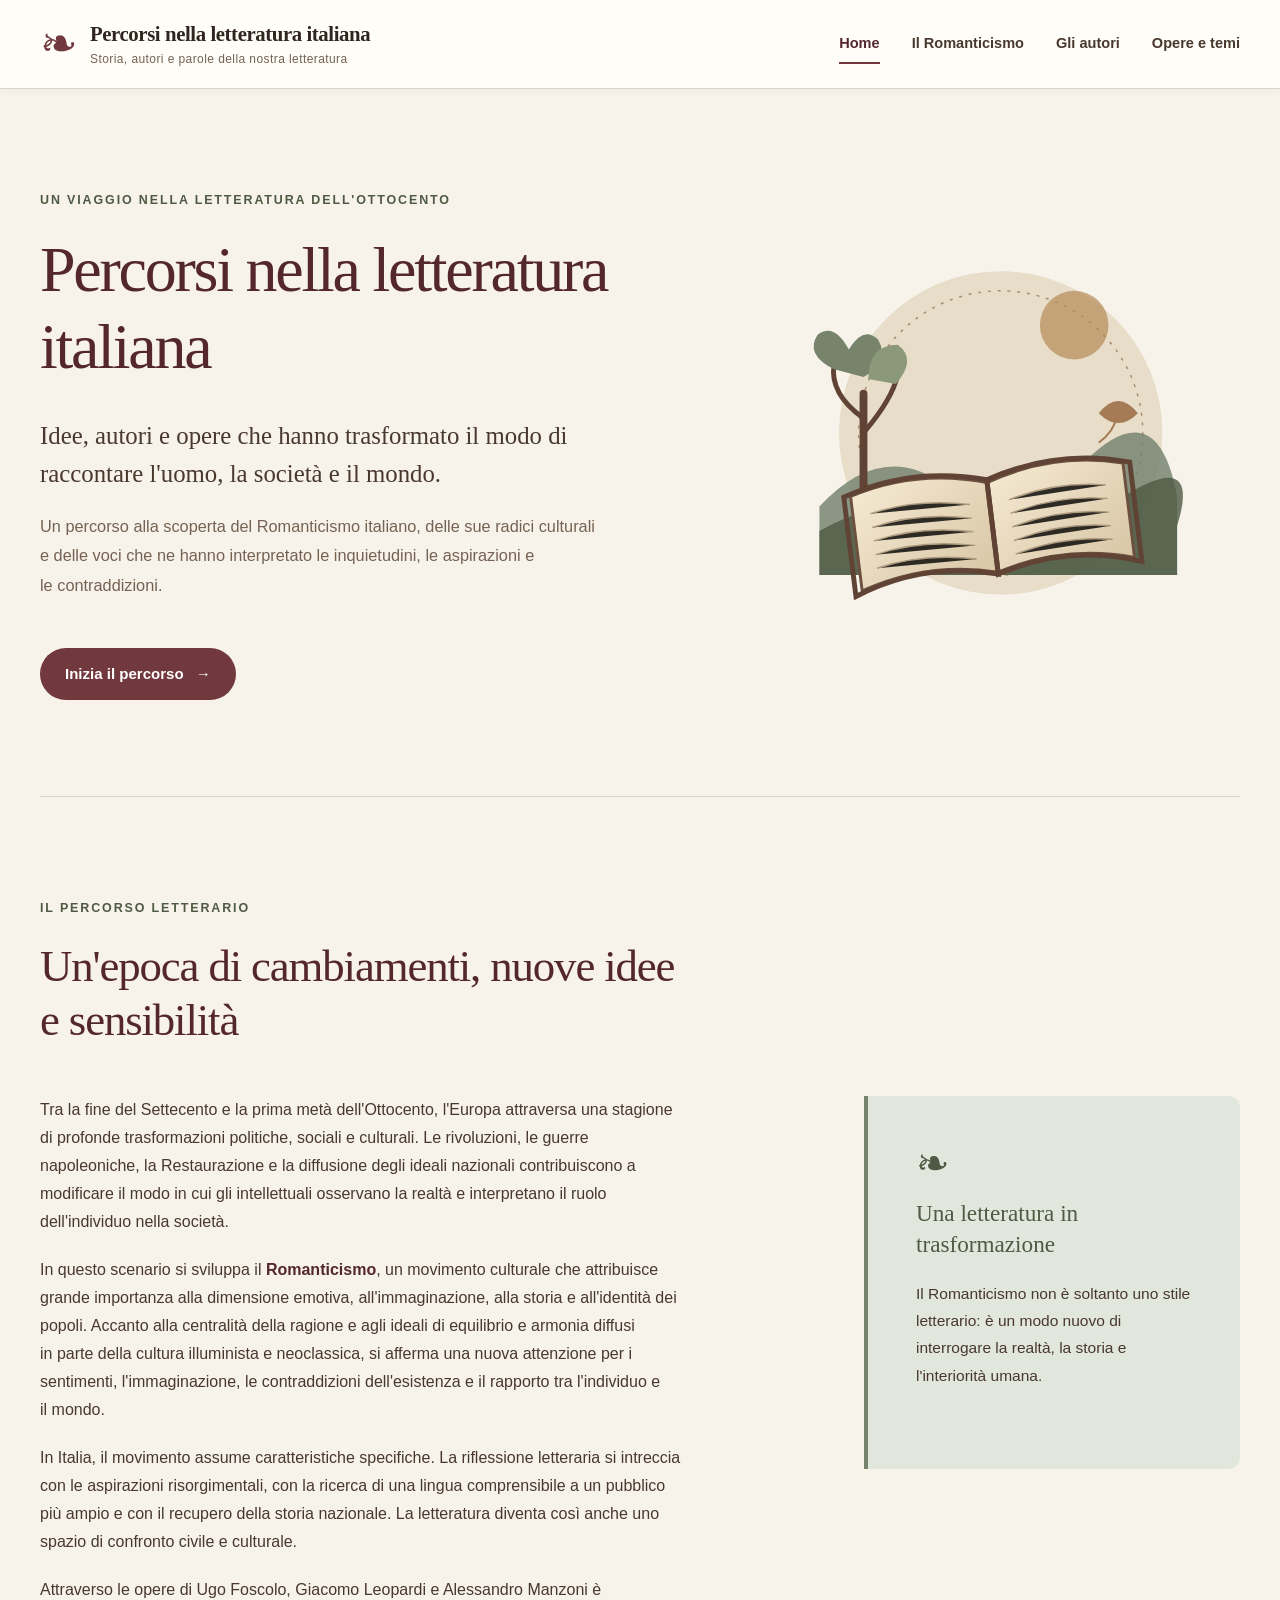
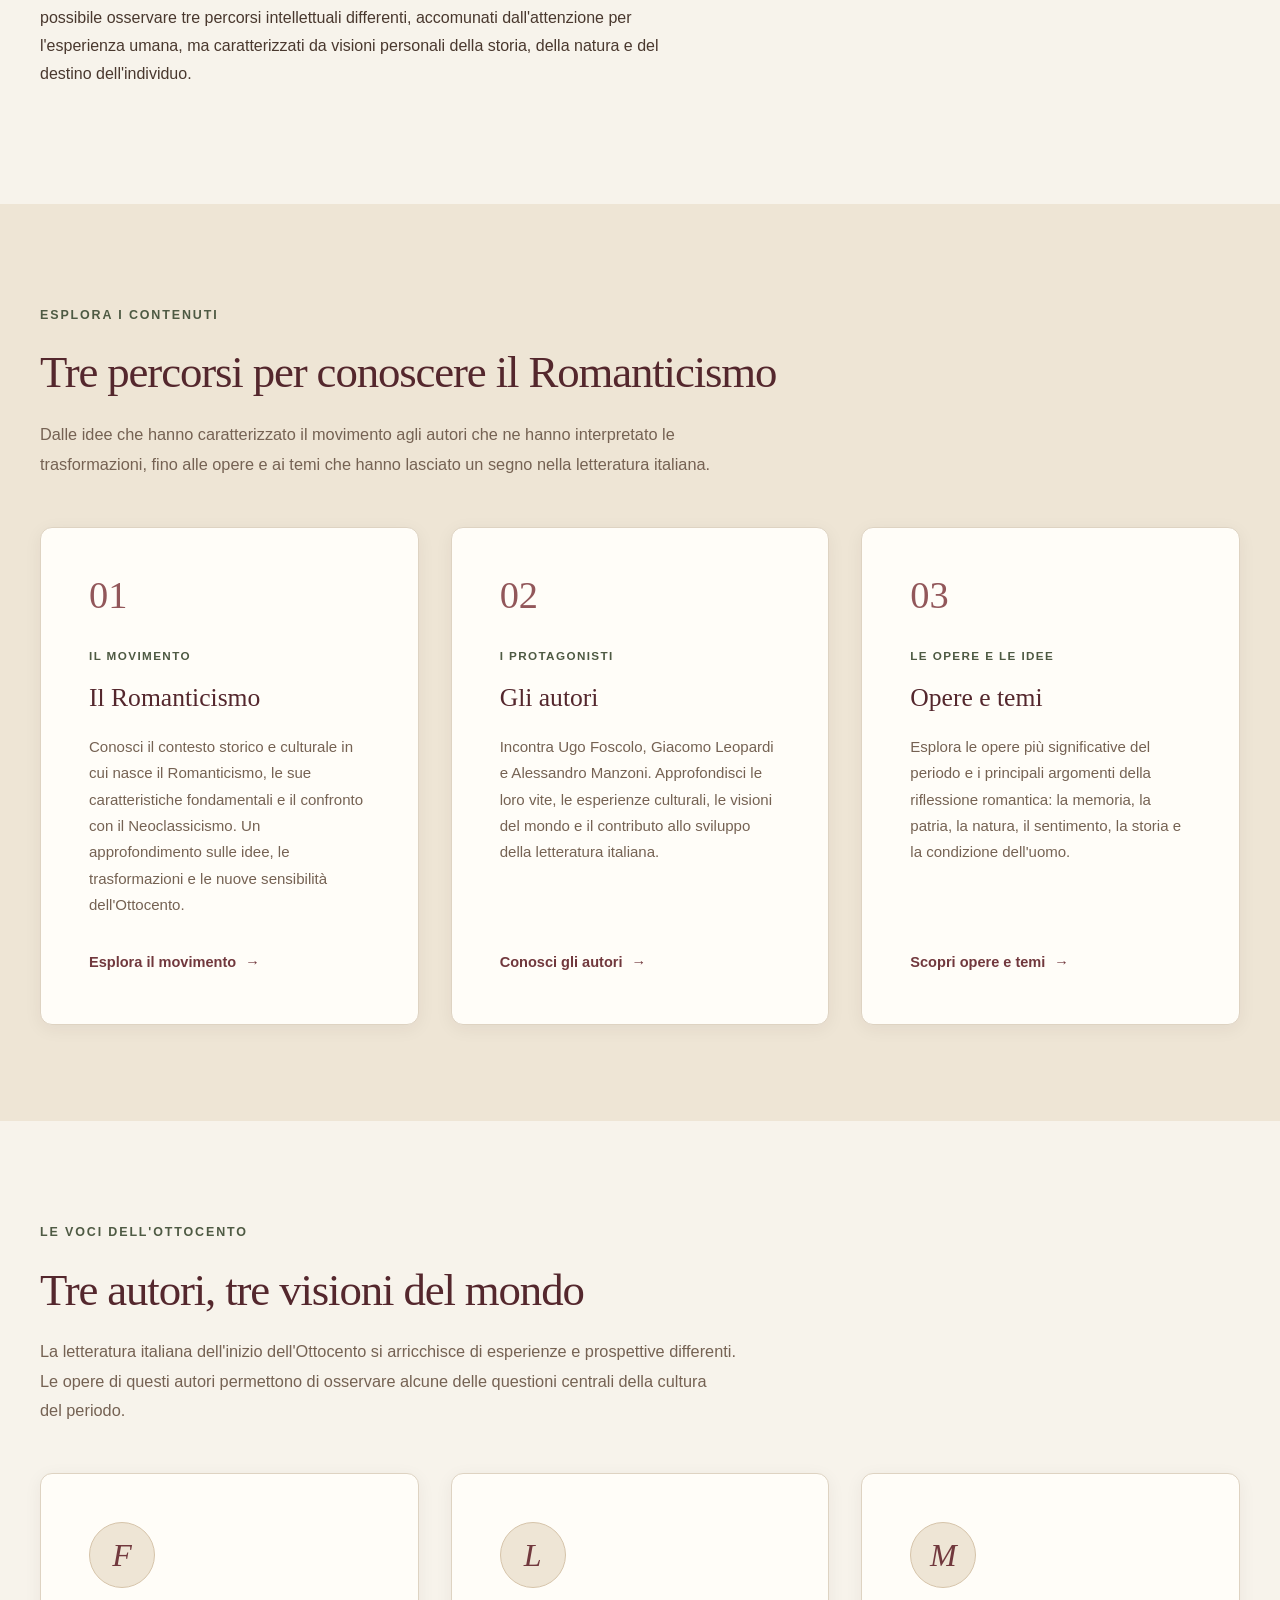
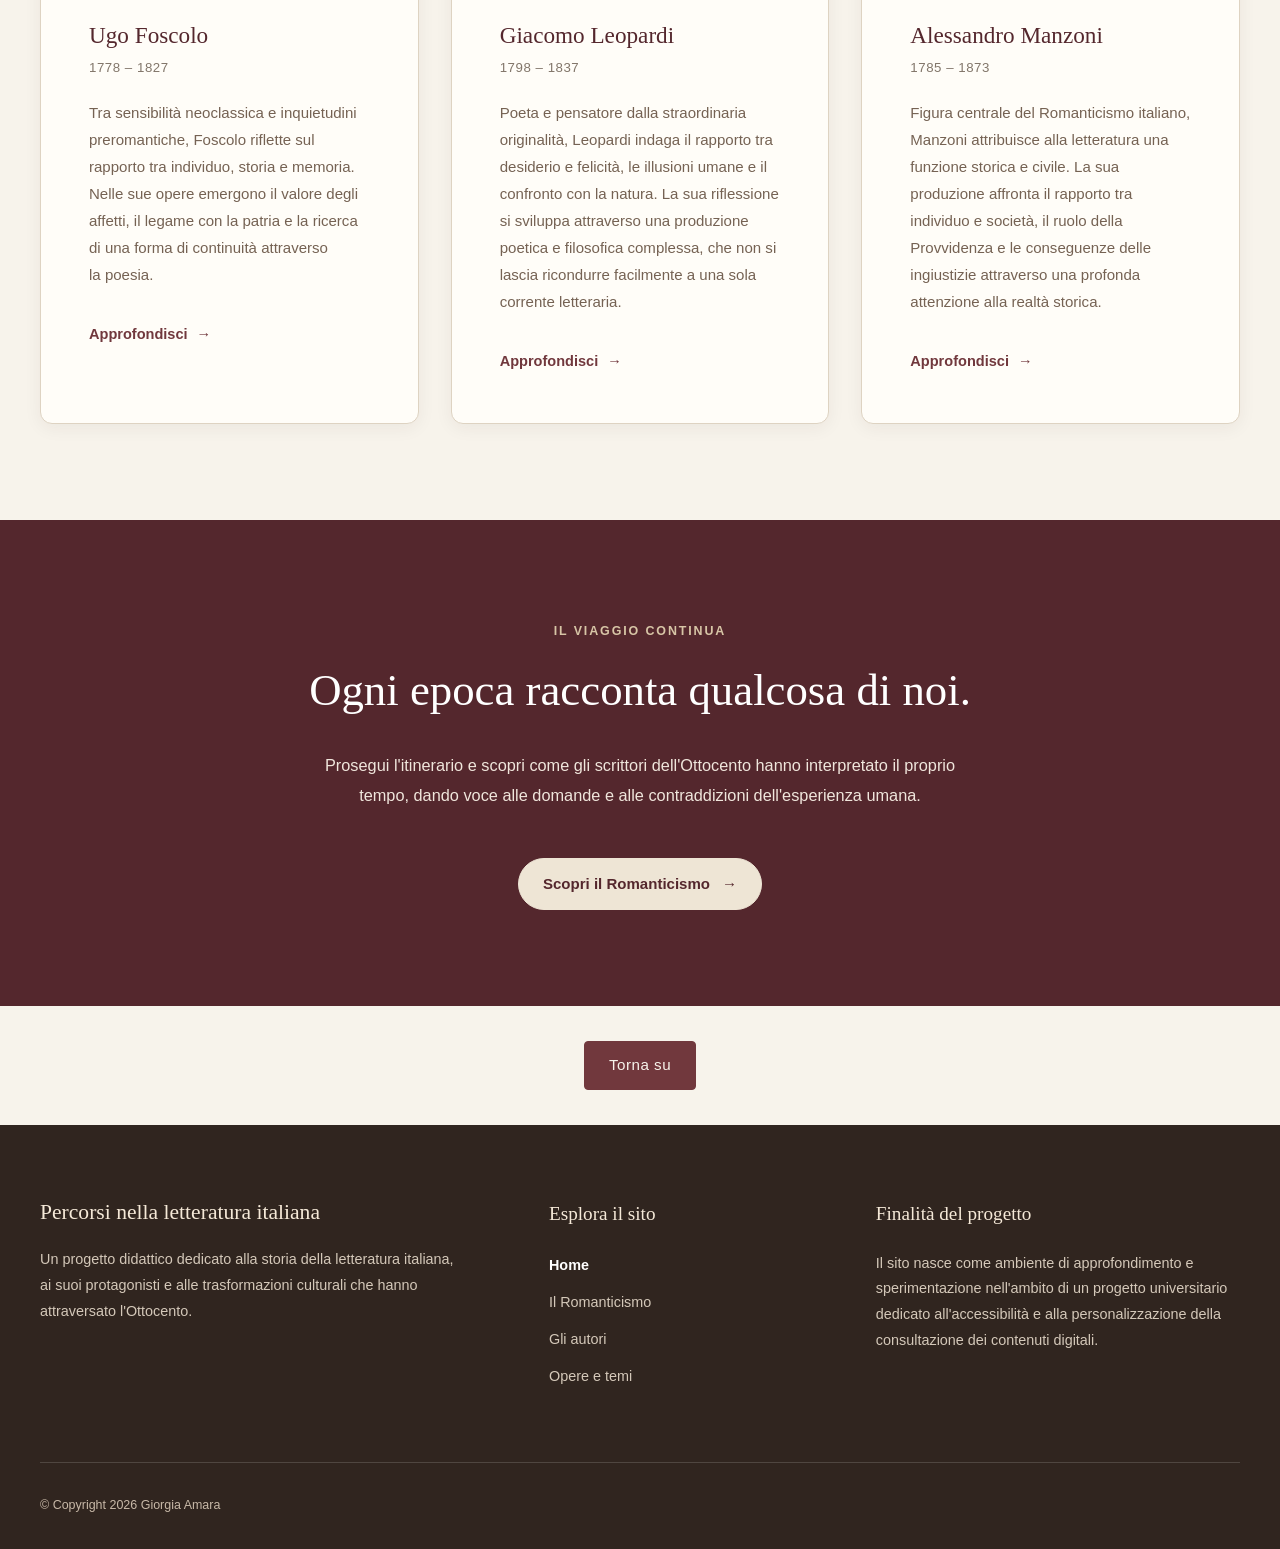
==== index.html @ 1213d286 "Add files via upload" ====
<!DOCTYPE html>
<html lang="it">
<head>
    <meta charset="UTF-8">
    <meta name="viewport" content="width=device-width, initial-scale=1.0">
    <title>Percorsi nella letteratura italiana</title>
    <meta name="DC.creator" content="Giorgia Amara">
    <meta name="DC.title" content="Percorsi nella letteratura italiana">
    <meta name="DC.subject" content="Letteratura Italiana, Foscolo, Manzoni, Leopardi, Romanticismo">
    <meta name="DC.description" content="Percorsi nella letteratura italiana: un viaggio attraverso il Romanticismo italiano, i suoi protagonisti, le opere e i temi fondamentali.">
    <meta name="DC.publisher" content="Giorgia Amara">
    <meta name="DC.date" content="2026-11">
    <meta name="DC.language" content="it">
    <meta name="DC.rights" content="© 2026 Giorgia Amara">


    <link rel="stylesheet" href="style.css">
    <script src="script.js" defer></script>

</head>

<body>

    <!-- Collegamento per saltare direttamente al contenuto principale -->
    <a class="skip-link" href="#main-content">
        Salta al contenuto principale
    </a>

    <!-- HEADER -->
    <header class="site-header" id="site-header">

        <div class="header-inner">

            <a class="site-brand" href="index.html" aria-label="Percorsi nella letteratura italiana - Homepage">

                <span class="brand-decoration" aria-hidden="true">❧</span>

                <span class="brand-text">
                    <span class="site-title">Percorsi nella letteratura italiana</span>
                    <span class="site-subtitle">Storia, autori e parole della nostra letteratura</span>
                </span>

            </a>

            <details class="site-navigation">

                <summary class="navigation-toggle">
                    <span>Menu di navigazione</span>
                    <span class="menu-icon" aria-hidden="true">☰</span>
                </summary>

                <nav class="main-navigation" aria-label="Navigazione principale">

                    <ul class="navigation-list">

                        <li>
                            <a href="index.html" aria-current="page">Home</a>
                        </li>

                        <li>
                            <a href="romanticismo.html">Il Romanticismo</a>
                        </li>

                        <li>
                            <a href="autori.html">Gli autori</a>
                        </li>

                        <li>
                            <a href="opere-temi.html">Opere e temi</a>
                        </li>

                    </ul>

                </nav>

            </details>

        </div>

    </header>


    <!-- CONTENUTO PRINCIPALE -->
    <main id="main-content">

        <!-- HERO SECTION -->
        <section class="hero-section" id="introduzione" aria-labelledby="hero-title">

            <div class="hero-content">

                <span class="eyebrow">Un viaggio nella letteratura dell'Ottocento</span>

                <h1 id="hero-title">Percorsi nella letteratura italiana</h1>

                <p class="hero-description">
                    Idee, autori e opere che hanno trasformato il modo di raccontare
                    l'uomo, la società e il mondo.
                </p>

                <p class="hero-text">
                    Un percorso alla scoperta del Romanticismo italiano, delle sue
                    radici culturali e delle voci che ne hanno interpretato le
                    inquietudini, le aspirazioni e le contraddizioni.
                </p>

                <a class="button button-primary" href="romanticismo.html">
                    Inizia il percorso
                    <span aria-hidden="true">→</span>
                </a>

            </div>

            <div class="hero-illustration" aria-hidden="true">

                <!-- Illustrazione decorativa originale in SVG -->
                <svg
                    class="literary-illustration"
                    viewBox="0 0 500 430"
                    xmlns="http://www.w3.org/2000/svg"
                    
                >

                    <defs>

                        <linearGradient id="paper-gradient" x1="0" y1="0" x2="1" y2="1">
                            <stop offset="0%" stop-color="#f5ead3"/>
                            <stop offset="100%" stop-color="#d8c6a5"/>
                        </linearGradient>

                        <linearGradient id="book-gradient" x1="0" y1="0" x2="0" y2="1">
                            <stop offset="0%" stop-color="#783b3e"/>
                            <stop offset="100%" stop-color="#49252b"/>
                        </linearGradient>

                    </defs>

                    <!-- Sfondo -->
                    <circle cx="265" cy="205" r="165" fill="#e7ddc9"/>

                    <circle cx="265" cy="205" r="145"
                            fill="none"
                            stroke="#a88c70"
                            stroke-width="1.5"
                            stroke-dasharray="3 7"/>

                    <!-- Sole -->
                    <circle cx="340" cy="95" r="35" fill="#b68b58" opacity="0.7"/>

                    <!-- Linea del paesaggio -->
                    <path d="M80 280 Q145 210 210 260 T350 235 T445 270 L445 350 L80 350 Z"
                          fill="#71806c"
                          opacity="0.8"/>

                    <path d="M80 305 Q160 260 235 290 T390 270 T445 300 L445 350 L80 350 Z"
                          fill="#4e5a43"
                          opacity="0.8"/>

                    <!-- Albero -->
                    <path d="M125 270 L125 165"
                          stroke="#604334"
                          stroke-width="8"
                          stroke-linecap="round"/>

                    <path d="M125 190 Q90 165 95 135 M125 205 Q155 170 160 145"
                          fill="none"
                          stroke="#604334"
                          stroke-width="5"
                          stroke-linecap="round"/>

                    <path d="M95 140 Q65 125 78 105 Q95 92 110 120 Q125 95 140 110 Q153 133 125 148 Z"
                          fill="#77846b"/>

                    <path d="M130 150 Q130 115 160 115 Q180 130 158 155 Z"
                          fill="#8b997a"/>

                    <!-- Libro aperto -->
                    <g transform="translate(110 255) rotate(-7)">

                        <path d="M0 15 Q70 -5 140 18 L140 110 Q70 90 0 112 Z"
                              fill="url(#paper-gradient)"
                              stroke="#6d5140"
                              stroke-width="3"/>

                        <path d="M140 18 Q210 -5 280 15 L280 112 Q210 90 140 110 Z"
                              fill="url(#paper-gradient)"
                              stroke="#6d5140"
                              stroke-width="3"/>

                        <path d="M140 18 L140 110"
                              stroke="#8d7156"
                              stroke-width="2"/>

                        <!-- Righe della pagina sinistra -->
                        <g stroke="#a28c70" stroke-width="1.5" opacity="0.8">
                            <path d="M18 35 Q65 25 120 38"/>
                            <path d="M18 49 Q65 39 120 52"/>
                            <path d="M18 63 Q65 53 120 66"/>
                            <path d="M18 77 Q65 67 120 80"/>
                            <path d="M18 91 Q65 81 120 94"/>
                        </g>

                        <!-- Righe della pagina destra -->
                        <g stroke="#a28c70" stroke-width="1.5" opacity="0.8">
                            <path d="M160 38 Q210 25 260 35"/>
                            <path d="M160 52 Q210 39 260 49"/>
                            <path d="M160 66 Q210 53 260 63"/>
                            <path d="M160 80 Q210 67 260 77"/>
                            <path d="M160 94 Q210 81 260 91"/>
                        </g>

                        <!-- Copertina -->
                        <path d="M-7 15 Q65 -8 140 15 L140 112 Q65 90 -7 117 Z"
                              fill="none"
                              stroke="#604334"
                              stroke-width="5"/>

                        <path d="M140 15 Q215 -8 287 15 L287 117 Q215 90 140 112 Z"
                              fill="none"
                              stroke="#604334"
                              stroke-width="5"/>

                    </g>

                    <!-- mini decorazione -->
                    <path d="M365 185 Q385 160 405 185 Q385 205 365 185 Z"
                          fill="#a47b54"/>

                    <path d="M385 185 Q380 205 365 215"
                          fill="none"
                          stroke="#a47b54"
                          stroke-width="2"/>

                </svg>

            </div>

        </section>


        <!-- PRESENTAZIONE DEL PERCORSO -->
        <section
            class="introduction-section content-section"
            id="il-percorso"
            aria-labelledby="introduction-title"
        >

            <div class="section-heading">

                <span class="eyebrow">Il percorso letterario</span>

                <h2 id="introduction-title">
                    Un'epoca di cambiamenti, nuove idee e sensibilità
                </h2>

            </div>

            <div class="introduction-content">

                <div class="introduction-text">

                    <p>
                        Tra la fine del Settecento e la prima metà dell'Ottocento,
                        l'Europa attraversa una stagione di profonde trasformazioni
                        politiche, sociali e culturali. Le rivoluzioni, le guerre
                        napoleoniche, la Restaurazione e la diffusione degli ideali
                        nazionali contribuiscono a modificare il modo in cui gli
                        intellettuali osservano la realtà e interpretano il ruolo
                        dell'individuo nella società.
                    </p>

                    <p>
                        In questo scenario si sviluppa il <strong>Romanticismo</strong>,
                        un movimento culturale che attribuisce grande importanza
                        alla dimensione emotiva, all'immaginazione, alla storia e
                        all'identità dei popoli. Accanto alla centralità della ragione e agli ideali di equilibrio e armonia diffusi in parte della cultura illuminista e neoclassica, si afferma una nuova attenzione per i sentimenti, l'immaginazione, le contraddizioni dell'esistenza e il rapporto tra l'individuo e il mondo.
                    </p>

                    <p>
                        In Italia, il movimento assume caratteristiche specifiche.
                        La riflessione letteraria si intreccia con le aspirazioni
                        risorgimentali, con la ricerca di una lingua comprensibile
                        a un pubblico più ampio e con il recupero della storia
                        nazionale. La letteratura diventa così anche uno spazio
                        di confronto civile e culturale.
                    </p>

                    <p>
                        Attraverso le opere di Ugo Foscolo, Giacomo Leopardi e
                        Alessandro Manzoni è possibile osservare tre percorsi
                        intellettuali differenti, accomunati dall'attenzione
                        per l'esperienza umana, ma caratterizzati da visioni
                        personali della storia, della natura e del destino
                        dell'individuo.
                    </p>

                </div>

                <aside class="editorial-note" aria-labelledby="editorial-note-title">

                    <span class="note-decoration" aria-hidden="true">❧</span>

                    <h3 id="editorial-note-title">
                        Una letteratura in trasformazione
                    </h3>

                    <p>
                        Il Romanticismo non è soltanto uno stile letterario:
                        è un modo nuovo di interrogare la realtà, la storia
                        e l'interiorità umana.
                    </p>

                </aside>

            </div>

        </section>


        <!-- ACCESSO ALLE SEZIONI -->
        <section
            class="paths-section content-section"
            id="percorsi"
            aria-labelledby="paths-title"
        >

            <div class="section-heading">

                <span class="eyebrow">Esplora i contenuti</span>

                <h2 id="paths-title">Tre percorsi per conoscere il Romanticismo</h2>

                <p>
                    Dalle idee che hanno caratterizzato il movimento agli autori
                    che ne hanno interpretato le trasformazioni, fino alle opere
                    e ai temi che hanno lasciato un segno nella letteratura italiana.
                </p>

            </div>

            <div class="path-cards">

                <!-- SCHEDA 1 -->
                <article class="path-card" id="card-romanticismo">

                    <div class="card-number" aria-hidden="true">01</div>

                    <div class="card-content">

                        <span class="card-category">Il movimento</span>

                        <h3>
                            <a href="romanticismo.html">
                                Il Romanticismo
                            </a>
                        </h3>

                        <p>
                            Conosci il contesto storico e culturale in cui nasce
                            il Romanticismo, le sue caratteristiche fondamentali
                            e il confronto con il Neoclassicismo. Un approfondimento
                            sulle idee, le trasformazioni e le nuove sensibilità
                            dell'Ottocento.
                        </p>

                        <a
                            class="card-link"
                            href="romanticismo.html"
                            aria-label="Approfondisci il Romanticismo: contesto storico e caratteristiche"
                        >
                            Esplora il movimento
                            <span aria-hidden="true">→</span>
                        </a>

                    </div>

                </article>


                <!-- SCHEDA 2 -->
                <article class="path-card" id="card-autori">

                    <div class="card-number" aria-hidden="true">02</div>

                    <div class="card-content">

                        <span class="card-category">I protagonisti</span>

                        <h3>
                            <a href="autori.html">
                                Gli autori
                            </a>
                        </h3>

                        <p>
                            Incontra Ugo Foscolo, Giacomo Leopardi e Alessandro
                            Manzoni. Approfondisci le loro vite, le esperienze
                            culturali, le visioni del mondo e il contributo
                            allo sviluppo della letteratura italiana.
                        </p>

                        <a
                            class="card-link"
                            href="autori.html"
                            aria-label="Scopri gli autori: Foscolo, Leopardi e Manzoni"
                        >
                            Conosci gli autori
                            <span aria-hidden="true">→</span>
                        </a>

                    </div>

                </article>


                <!-- SCHEDA 3 -->
                <article class="path-card" id="card-opere-temi">

                    <div class="card-number" aria-hidden="true">03</div>

                    <div class="card-content">

                        <span class="card-category">Le opere e le idee</span>

                        <h3>
                            <a href="opere-temi.html">
                                Opere e temi
                            </a>
                        </h3>

                        <p>
                            Esplora le opere più significative del periodo e
                            i principali argomenti della riflessione romantica:
                            la memoria, la patria, la natura, il sentimento,
                            la storia e la condizione dell'uomo.
                        </p>

                        <a
                            class="card-link"
                            href="opere-temi.html"
                            aria-label="Esplora le opere e i temi della letteratura romantica"
                        >
                            Scopri opere e temi
                            <span aria-hidden="true">→</span>
                        </a>

                    </div>

                </article>

            </div>

        </section>


        <!-- INTRODUZIONE AGLI AUTORI -->
        <section
            class="authors-section content-section"
            id="protagonisti"
            aria-labelledby="authors-title"
        >

            <div class="section-heading">

                <span class="eyebrow">Le voci dell'Ottocento</span>

                <h2 id="authors-title">Tre autori, tre visioni del mondo</h2>

                <p>
                    La letteratura italiana dell'inizio dell'Ottocento si
                    arricchisce di esperienze e prospettive differenti.
                    Le opere di questi autori permettono di osservare
                    alcune delle questioni centrali della cultura del periodo.
                </p>

            </div>

            <div class="authors-grid">

                <!-- UGO FOSCOLO -->
                <article class="author-preview" id="author-foscolo">

                    <div class="author-symbol" aria-hidden="true">
                        <span>F</span>
                    </div>

                    <div class="author-information">

                        <h3>Ugo Foscolo</h3>

                        <span class="author-dates">1778 – 1827</span>

                        <p>
                            Tra sensibilità neoclassica e inquietudini
                            preromantiche, Foscolo riflette sul rapporto
                            tra individuo, storia e memoria. Nelle sue opere
                            emergono il valore degli affetti, il legame con
                            la patria e la ricerca di una forma di continuità
                            attraverso la poesia.
                        </p>

                        <a
                            href="autori.html#ugo-foscolo"
                            class="text-link"
                            aria-label="Approfondisci la figura di Ugo Foscolo"
                        >
                            Approfondisci
                            <span aria-hidden="true">→</span>
                        </a>

                    </div>

                </article>


                <!-- GIACOMO LEOPARDI -->
                <article class="author-preview" id="author-leopardi">

                    <div class="author-symbol" aria-hidden="true">
                        <span>L</span>
                    </div>

                    <div class="author-information">

                        <h3>Giacomo Leopardi</h3>

                        <span class="author-dates">1798 – 1837</span>

                        <p>
                            Poeta e pensatore dalla straordinaria originalità,
                            Leopardi indaga il rapporto tra desiderio e felicità,
                            le illusioni umane e il confronto con la natura.
                            La sua riflessione si sviluppa attraverso una
                            produzione poetica e filosofica complessa,
                            che non si lascia ricondurre facilmente a una
                            sola corrente letteraria.
                        </p>

                        <a
                            href="autori.html#giacomo-leopardi"
                            class="text-link"
                            aria-label="Approfondisci la figura di Giacomo Leopardi"
                        >
                            Approfondisci
                            <span aria-hidden="true">→</span>
                        </a>

                    </div>

                </article>


                <!-- ALESSANDRO MANZONI -->
                <article class="author-preview" id="author-manzoni">

                    <div class="author-symbol" aria-hidden="true">
                        <span>M</span>
                    </div>

                    <div class="author-information">

                        <h3>Alessandro Manzoni</h3>

                        <span class="author-dates">1785 – 1873</span>

                        <p>
                            Figura centrale del Romanticismo italiano,
                            Manzoni attribuisce alla letteratura una funzione
                            storica e civile. La sua produzione affronta
                            il rapporto tra individuo e società, il ruolo
                            della Provvidenza e le conseguenze delle
                            ingiustizie attraverso una profonda attenzione
                            alla realtà storica.
                        </p>

                        <a
                            href="autori.html#alessandro-manzoni"
                            class="text-link"
                            aria-label="Approfondisci la figura di Alessandro Manzoni"
                        >
                            Approfondisci
                            <span aria-hidden="true">→</span>
                        </a>

                    </div>

                </article>

            </div>

        </section>


        <!-- INVITO ALLA CONSULTAZIONE -->
        <section
            class="closing-section"
            id="conclusione"
            aria-labelledby="closing-title"
        >

            <div class="closing-content">

                <span class="eyebrow">Il viaggio continua</span>

                <h2 id="closing-title">
                    Ogni epoca racconta qualcosa di noi.
                </h2>

                <p>
                    Prosegui l'itinerario e scopri come gli scrittori
                    dell'Ottocento hanno interpretato il proprio tempo,
                    dando voce alle domande e alle contraddizioni
                    dell'esperienza umana.
                </p>

                <a class="button button-secondary" href="romanticismo.html">
                    Scopri il Romanticismo
                    <span aria-hidden="true">→</span>
                </a>

            </div>

        </section>

    </main>

  <button class="top-btn" id="back-to-top" type="button">
    Torna su
</button>
    <!-- FOOTER -->
    <footer class="site-footer" id="site-footer">

        <div class="footer-inner">

            <div class="footer-about">

                <a class="footer-brand" href="index.html">
                    Percorsi nella letteratura italiana
                </a>

                <p>
                    Un progetto didattico dedicato alla storia della
                    letteratura italiana, ai suoi protagonisti e
                    alle trasformazioni culturali che hanno
                    attraversato l'Ottocento.
                </p>

            </div>


            <div class="footer-navigation">

                <h2>Esplora il sito</h2>

                <nav aria-label="Navigazione secondaria">

                    <ul>

                        <li>
                            <a href="index.html" aria-current="page">Home</a>
                        </li>

                        <li>
                            <a href="romanticismo.html">Il Romanticismo</a>
                        </li>

                        <li>
                            <a href="autori.html">Gli autori</a>
                        </li>

                        <li>
                            <a href="opere-temi.html">Opere e temi</a>
                        </li>

                    </ul>

                </nav>

            </div>


            <div class="footer-purpose">

                <h2>Finalità del progetto</h2>

                <p>
                    Il sito nasce come ambiente di approfondimento e
                    sperimentazione nell'ambito di un progetto universitario
                    dedicato all'accessibilità e alla personalizzazione
                    della consultazione dei contenuti digitali.
                </p>

            </div>

        </div>


        <div class="footer-bottom">
      <p>© Copyright 2026 Giorgia Amara</p>
        </div>

    </footer>

</body>
</html>
---- style.css ----
:root {

    /* Palette principale */
    --color-ivory: #f7f3eb;
    --color-cream: #eee5d5;
    --color-paper: #fffdf8;
    --color-white: #ffffff;

    --color-burgundy: #71383d;
    --color-burgundy-dark: #54272d;
    --color-burgundy-light: #92575a;

    --color-brown: #49382e;
    --color-brown-dark: #30251f;
    --color-brown-light: #756253;

    --color-sage: #75836d;
    --color-sage-light: #e1e7dc;
    --color-sage-dark: #4e5a43;

    --color-muted: #82766a;
    --color-border: #ded3c2;
    --color-focus: #9a642e;

    /* Tipografia */
    --font-heading: Georgia, "Times New Roman", serif;
    --font-body: "Segoe UI", Arial, sans-serif;

    --font-size-small: 0.875rem;
    --font-size-base: 1rem;
    --font-size-medium: 1.125rem;
    --font-size-large: 1.25rem;

    --font-size-h1: clamp(2.5rem, 5vw, 4.5rem);
    --font-size-h2: clamp(1.9rem, 3.5vw, 2.8rem);
    --font-size-h3: clamp(1.3rem, 2vw, 1.65rem);

    --line-height-body: 1.75;
    --line-height-heading: 1.2;

    /* Layout */
    --container-width: 1200px;
    --content-width: 850px;
    --reading-width: 72ch;

    --header-height: 88px;

    /* Spaziature */
    --space-xs: 0.5rem;
    --space-sm: 0.875rem;
    --space-md: 1.25rem;
    --space-lg: 2rem;
    --space-xl: 3rem;
    --space-2xl: 4.5rem;
    --space-3xl: 6rem;

    /* Bordi e ombre */
    --radius-small: 5px;
    --radius-medium: 12px;
    --radius-large: 20px;
    --radius-pill: 50px;

    --shadow-soft: 0 4px 18px rgba(48, 37, 31, 0.06);
    --shadow-medium: 0 10px 30px rgba(48, 37, 31, 0.10);

    /* Transizioni */
    --transition-fast: 180ms ease;
    --transition-normal: 280ms ease;

}


/* IMPOSTAZIONI GENERALI */

* {
    box-sizing: border-box;
}

html {
    scroll-behavior: smooth;
    scroll-padding-top: 110px;
}

body {
    margin: 0;
    padding: 0;

    background-color: var(--color-ivory);
    color: var(--color-brown);

    font-family: var(--font-body);
    font-size: var(--font-size-base);
    line-height: var(--line-height-body);

    -webkit-font-smoothing: antialiased;
}

img,
svg {
    max-width: 100%;
}

img {
    display: block;
    height: auto;
}

a {
    color: var(--color-burgundy);
    text-decoration: none;
    transition:
        color var(--transition-fast),
        background-color var(--transition-fast);
}

a:hover {
    color: var(--color-burgundy-dark);
}

a:focus-visible,
button:focus-visible,
summary:focus-visible {
    outline: 3px solid var(--color-focus);
    outline-offset: 4px;
    border-radius: var(--radius-small);
}

button,
input,
textarea,
select {
    font: inherit;
}

::selection {
    background-color: var(--color-burgundy);
    color: var(--color-white);
}


/*ELEMENTI ACCESSIBILITÀ*/

.skip-link {
    position: absolute;
    z-index: 1000;

    top: 10px;
    left: 10px;

    padding: 12px 18px;

    background-color: var(--color-burgundy-dark);
    color: var(--color-white);

    border-radius: var(--radius-small);

    transform: translateY(-160%);
    transition: transform var(--transition-fast);
}

.skip-link:focus {
    transform: translateY(0);
    color: var(--color-white);
}


/*CONTENITORI GENERALI*/

.header-inner,
.footer-inner,
.content-section,
.hero-section {
    width: min(calc(100% - 3rem), var(--container-width));
    margin-inline: auto;
}

.content-section {
    padding-block: var(--space-3xl);
}

.page-intro {
    max-width: var(--reading-width);
    margin-top: var(--space-md);
    color: var(--color-brown);
    font-size: var(--font-size-medium);
    line-height: var(--line-height-body);
}

/* HEADER */

.site-header {
    position: relative;
    z-index: 100;

    width: 100%;

    background-color: var(--color-paper);

    border-bottom: 1px solid var(--color-border);

    box-shadow: 0 2px 10px rgba(48, 37, 31, 0.035);
}

.header-inner {
    min-height: var(--header-height);

    display: flex;
    align-items: center;
    justify-content: space-between;

    gap: var(--space-lg);
}


/* Brand */

.site-brand {
    display: flex;
    align-items: center;
    gap: 12px;

    min-width: 0;

    color: var(--color-brown-dark);
}

.site-brand:hover {
    color: var(--color-burgundy);
}

.brand-decoration {
    font-family: var(--font-heading);
    font-size: 2.8rem;
    line-height: 1;

    color: var(--color-burgundy);
}

.brand-text {
    display: flex;
    flex-direction: column;
    line-height: 1.35;
}

.site-title {
    font-family: var(--font-heading);
    font-size: 1.3rem;
    font-weight: 600;
    letter-spacing: -0.02em;
}

.site-subtitle {
    margin-top: 3px;

    color: var(--color-brown-light);

    font-size: 0.75rem;
    letter-spacing: 0.035em;
}


/*NAVIGAZIONE PRINCIPALE*/

.site-navigation {
    position: relative;
}

.navigation-toggle {
    display: none;

    cursor: pointer;
    list-style: none;
}

.navigation-toggle::-webkit-details-marker {
    display: none;
}

.main-navigation {
    display: block;
}

.navigation-list {
    display: flex;
    align-items: center;

    gap: clamp(1rem, 2.5vw, 2.3rem);

    list-style: none;
    margin: 0;
    padding: 0;
}

.navigation-list a {
    position: relative;

    display: inline-block;

    padding-block: 10px;

    color: var(--color-brown);

    font-size: 0.91rem;
    font-weight: 600;

    transition: color var(--transition-fast);
}

.navigation-list a::after {
    content: "";

    position: absolute;
    left: 0;
    bottom: 3px;

    width: 0;
    height: 2px;

    background-color: var(--color-burgundy);

    transition: width var(--transition-normal);
}

.navigation-list a:hover {
    color: var(--color-burgundy);
}

.navigation-list a:hover::after {
    width: 100%;
}

/* Pagina corrente */

.navigation-list a[aria-current="page"] {
    color: var(--color-burgundy-dark);
}

.navigation-list a[aria-current="page"]::after {
    width: 100%;
}





/* Breadcrumb */

.breadcrumb {
    display: flex;
    flex-wrap: wrap;
    align-items: center;
    gap: 8px;
    margin-bottom: var(--space-lg);
    color: var(--color-muted);
    font-size: 0.85rem;
}

.breadcrumb a {
    color: var(--color-burgundy);
    text-decoration: underline;
    text-underline-offset: 3px;
}

.breadcrumb [aria-current="page"] {
    color: var(--color-brown);
    font-weight: 600;
}

.breadcrumb ol {
    display: flex;
    flex-wrap: wrap;
    align-items: center;
    gap: 8px;
    margin: 0;
    padding: 0;
    list-style: none;
}

.breadcrumb li {
    display: inline-flex;
    align-items: center;
    gap: 8px;
}

.breadcrumb li + li::before {
    content: ">";
    color: var(--color-muted);
}

.breadcrumb [aria-current="page"] {
    color: var(--color-brown);
    font-weight: 600;
}


/* HERO SECTION */

.hero-section {
    min-height: 540px;

    display: grid;
    grid-template-columns: 1.1fr 0.9fr;
    align-items: center;

    gap: var(--space-2xl);

    padding-block: var(--space-3xl);
}

.hero-content {
    max-width: 650px;
}

.eyebrow {
    display: inline-block;

    margin-bottom: var(--space-md);

    color: var(--color-sage-dark);

    font-size: 0.78rem;
    font-weight: 700;
    letter-spacing: 0.15em;
    text-transform: uppercase;
}

.hero-section h1 {
    max-width: 650px;

    margin: 0 0 var(--space-lg);

    color: var(--color-burgundy-dark);

    font-family: var(--font-heading);
    font-size: var(--font-size-h1);
    font-weight: 500;
    line-height: var(--line-height-heading);
    letter-spacing: -0.035em;
}

.hero-description {
    max-width: 570px;

    margin: 0 0 var(--space-md);

    color: var(--color-brown);

    font-family: var(--font-heading);
    font-size: clamp(1.25rem, 2vw, 1.55rem);
    line-height: 1.5;
}

.hero-text {
    max-width: 570px;

    margin: 0 0 var(--space-xl);

    color: var(--color-brown-light);
    font-size: 1.02rem;
    line-height: 1.8;
}


/* Illustrazione */

.hero-illustration {
    display: flex;
    align-items: center;
    justify-content: center;

    min-width: 0;
}

.literary-illustration {
    display: block;

    width: 100%;
    max-width: 490px;
    height: auto;
}


/* PULSANTI E LINK DI NAVIGAZIONE */

.button {
    display: inline-flex;
    align-items: center;
    justify-content: center;
    gap: 12px;

    min-height: 48px;

    padding: 12px 24px;

    border: 1px solid transparent;
    border-radius: var(--radius-pill);

    font-size: 0.94rem;
    font-weight: 700;

    transition:
        background-color var(--transition-normal),
        color var(--transition-normal),
        border-color var(--transition-normal),
        transform var(--transition-normal);
}

.button:hover {
    transform: translateY(-2px);
}

.button-primary {
    background-color: var(--color-burgundy);
    color: var(--color-white);
}

.button-primary:hover {
    background-color: var(--color-burgundy-dark);
    color: var(--color-white);
}

.button-secondary {
    background-color: var(--color-cream);
    color: var(--color-burgundy-dark);
    border-color: var(--color-cream);
}

.button-secondary:hover {
    background-color: var(--color-paper);
    border-color: var(--color-paper);
    color: var(--color-burgundy-dark);
}

.card-link,
.text-link {
    display: inline-flex;
    align-items: center;
    gap: 9px;

    font-size: 0.91rem;
    font-weight: 700;

    color: var(--color-burgundy);
}

.card-link:hover,
.text-link:hover {
    color: var(--color-burgundy-dark);
    text-decoration: underline;
    text-underline-offset: 4px;
}


/*TITOLI E INTESTAZIONI DELLE SEZIONI*/

.section-heading {
    max-width: 760px;
    margin-bottom: var(--space-xl);
}

.section-heading h2 {
    margin: 0 0 var(--space-md);

    color: var(--color-burgundy-dark);

    font-family: var(--font-heading);
    font-size: var(--font-size-h2);
    font-weight: 500;
    line-height: var(--line-height-heading);
    letter-spacing: -0.025em;
}

.section-heading > p {
    max-width: 720px;

    margin: 0;

    color: var(--color-brown-light);
    font-size: 1.02rem;
    line-height: 1.8;
}

h2,
h3,
h4 {
    text-wrap: pretty;
}

p {
    text-wrap: pretty;
}


/* PRESENTAZIONE DEL PERCORSO*/

.introduction-section {
    border-top: 1px solid var(--color-border);
}

.introduction-content {
    display: grid;
    grid-template-columns: 1.6fr 0.8fr;

    gap: var(--space-2xl);

    align-items: start;
}

.introduction-text {
    max-width: var(--reading-width);
}

.introduction-text p {
    margin: 0 0 var(--space-md);

    color: var(--color-brown);

    font-size: 1rem;
    line-height: var(--line-height-body);
}

.introduction-text strong {
    color: var(--color-burgundy-dark);
    font-weight: 700;
}


/* BOX DI APPROFONDIMENTO*/

.editorial-note {
    position: relative;

    padding: var(--space-xl);

    background-color: var(--color-sage-light);

    border-left: 4px solid var(--color-sage);
    border-radius: 0 var(--radius-medium) var(--radius-medium) 0;
}

.note-decoration {
    display: block;

    margin-bottom: var(--space-sm);

    color: var(--color-sage-dark);

    font-family: var(--font-heading);
    font-size: 2.5rem;
    line-height: 1;
}

.editorial-note h3 {
    margin: 0 0 var(--space-md);

    color: var(--color-sage-dark);

    font-family: var(--font-heading);
    font-size: 1.45rem;
    font-weight: 500;
    line-height: 1.35;
}

.editorial-note p {
    margin: 0 0 var(--space-lg);

    color: var(--color-brown);
    font-size: 0.97rem;
    line-height: 1.75;
}


/* SCHEDE DEI PERCORSI */

.paths-section {
    background-color: var(--color-cream);

    width: 100%;
    max-width: none;

    padding-inline: max(1.5rem, calc((100% - var(--container-width)) / 2));
}

.paths-section .section-heading {
    max-width: 780px;
}

.path-cards {
    display: grid;
    grid-template-columns: repeat(3, minmax(0, 1fr));

    gap: var(--space-lg);
}

.path-card {
    display: flex;
    flex-direction: column;

    min-width: 0;
    min-height: 340px;

    padding: var(--space-xl);

    background-color: var(--color-paper);

    border: 1px solid var(--color-border);
    border-radius: var(--radius-medium);

    box-shadow: var(--shadow-soft);

    transition:
        transform var(--transition-normal),
        box-shadow var(--transition-normal),
        border-color var(--transition-normal);
}

.path-card:hover {
    transform: translateY(-5px);

    box-shadow: var(--shadow-medium);
    border-color: var(--color-burgundy-light);
}

.card-number {
    margin-bottom: var(--space-lg);

    color: var(--color-burgundy-light);

    font-family: var(--font-heading);
    font-size: 2.4rem;
    line-height: 1;
}

.card-content {
    display: flex;
    flex-direction: column;
    flex: 1;
}

.card-category {
    margin-bottom: var(--space-sm);

    color: var(--color-sage-dark);

    font-size: 0.73rem;
    font-weight: 700;
    letter-spacing: 0.12em;
    text-transform: uppercase;
}

.path-card h3 {
    margin: 0 0 var(--space-md);

    font-family: var(--font-heading);
    font-size: var(--font-size-h3);
    font-weight: 500;
    line-height: 1.3;
}

.path-card h3 a {
    color: var(--color-burgundy-dark);
}

.path-card h3 a:hover {
    color: var(--color-burgundy);
    text-decoration: underline;
    text-underline-offset: 4px;
}

.path-card p {
    margin: 0 0 var(--space-lg);

    color: var(--color-brown-light);

    font-size: 0.94rem;
    line-height: 1.75;
}

.path-card .card-link {
    margin-top: auto;
}


/* SCHEDE DEGLI AUTORI*/

.authors-section {
    background-color: var(--color-ivory);
}

.authors-grid {
    display: grid;
    grid-template-columns: repeat(3, minmax(0, 1fr));

    gap: var(--space-lg);
}

.author-preview {
    display: flex;
    flex-direction: column;

    min-width: 0;

    padding: var(--space-xl);

    background-color: var(--color-paper);

    border: 1px solid var(--color-border);
    border-radius: var(--radius-medium);

    box-shadow: var(--shadow-soft);
}

.author-symbol {
    display: flex;
    align-items: center;
    justify-content: center;

    width: 66px;
    height: 66px;

    margin-bottom: var(--space-lg);

    background-color: var(--color-cream);

    border: 1px solid #d6c4aa;
    border-radius: 50%;
}

.author-symbol span {
    color: var(--color-burgundy);

    font-family: var(--font-heading);
    font-size: 2rem;
    font-style: italic;
}

.author-information h3 {
    margin: 0 0 5px;

    color: var(--color-burgundy-dark);

    font-family: var(--font-heading);
    font-size: 1.45rem;
    font-weight: 500;
    line-height: 1.3;
}

.author-dates {
    display: block;

    margin-bottom: var(--space-md);

    color: var(--color-muted);

    font-size: 0.83rem;
    letter-spacing: 0.04em;
}

.author-information p {
    margin: 0 0 var(--space-lg);

    color: var(--color-brown-light);

    font-size: 0.94rem;
    line-height: 1.8;
}

.author-information .text-link {
    margin-top: auto;
}

/*aggiunte autori*/

/* Schede degli autori */
.author-profile {
    margin-block: var(--space-xl);
    border: 1px solid var(--color-border);
    border-radius: 12px;
    background-color: var(--color-paper);
    overflow: hidden;
    width: min(100%, var(--content-width));
    margin-inline: auto;
    padding-block: var(--space-2xl);
}

.author-accordion {
    width: 100%;
}

.author-profile-header {
    display: block;
    position: relative;
    padding: var(--space-xl);
    cursor: pointer;
    list-style: none;
    margin-bottom: var(--space-xl);
}

.author-profile-header::-webkit-details-marker {
    display: none;
}

.author-profile-header::after {
    content: "+";
    position: absolute;
    right: var(--space-xl);
    top: 50%;
    transform: translateY(-50%);
    font-size: 1.6rem;
    color: var(--color-burgundy);
}

.author-accordion[open] .author-profile-header::after {
    content: "−";
}

.author-profile-header h2 {
    margin-block: var(--space-sm);
    padding-right: 2rem;
}

.author-subtitle {
    color: var(--color-muted);
    font-size: var(--font-size-medium);
    line-height: var(--line-height-body);
}

.author-profile-content {
    padding: 0 var(--space-xl) var(--space-xl);
}

.author-profile-content > section {
    margin-top: var(--space-xl);
    padding-top: var(--space-lg);
    border-top: 1px solid var(--color-border);
}

/* Accordion delle opere */
.work-accordion {
    width: 100%;
}

.work-card-header {
    display: block;
    position: relative;
    padding: var(--space-xl);
    cursor: pointer;
    list-style: none;
    margin-bottom: var(--space-xl);
}

.work-card-header::-webkit-details-marker {
    display: none;
}

.work-card-header::after {
    content: "+";
    position: absolute;
    right: var(--space-xl);
    top: 50%;
    transform: translateY(-50%);
    font-size: 1.6rem;
    color: var(--color-burgundy);
}

.work-accordion[open] .work-card-header::after {
    content: "−";
}

.work-card-header .work-title {
    display: block;
    margin-block: var(--space-sm);
    padding-right: 2rem;
    color: var(--color-burgundy-dark);
    font-family: var(--font-heading);
    font-size: var(--font-size-h3);
    line-height: 1.3;
}

.work-subtitle {
    display: block;
    color: var(--color-muted);
    font-size: var(--font-size-medium);
    line-height: var(--line-height-body);
}

.work-card-content {
    padding: 0 var(--space-xl) var(--space-xl);
}

.work-card-content > section {
    margin-top: var(--space-xl);
    padding-top: var(--space-lg);
    border-top: 1px solid var(--color-border);
}
/*SEZIONE FINALE */

.closing-section {
    position: relative;

    padding: var(--space-3xl) 1.5rem;

    overflow: hidden;

    background-color: var(--color-burgundy-dark);
    color: var(--color-white);

    text-align: center;
}

.closing-content {
    max-width: 760px;
    margin-inline: auto;
}

.closing-section .eyebrow {
    color: #d7c5a6;
}

.closing-section h2 {
    margin: 0 0 var(--space-lg);

    color: var(--color-white);

    font-family: var(--font-heading);
    font-size: var(--font-size-h2);
    font-weight: 500;
    line-height: 1.25;
}

.closing-section p {
    max-width: 680px;

    margin: 0 auto var(--space-xl);

    color: #f0e6dc;

    font-size: 1.02rem;
    line-height: 1.8;
}

.related-content {
    display: grid;
    grid-template-columns: repeat(2, minmax(0, 1fr));

    gap: var(--space-lg);
    margin-block: var(--space-lg);
}

.related-links {
    display: grid;
    grid-template-columns: repeat(2, minmax(0, 1fr));
    gap: var(--space-lg);
}
/* FOOTER */

.site-footer {
    background-color: var(--color-brown-dark);
    color: #f4eee4;
}

.footer-inner {
    display: grid;
    grid-template-columns: 1.2fr 0.7fr 1fr;

    gap: var(--space-2xl);

    padding-block: var(--space-2xl);
}

.footer-brand {
    display: inline-block;

    margin-bottom: var(--space-md);

    color: #f5e9d8;

    font-family: var(--font-heading);
    font-size: 1.35rem;
    font-weight: 500;
    line-height: 1.4;
}

.footer-brand:hover {
    color: #ffffff;
}

.footer-about p,
.footer-purpose p {
    max-width: 420px;

    margin: 0;

    color: #d4c8b9;

    font-size: 0.9rem;
    line-height: 1.8;
}

.footer-inner h2 {
    margin: 0 0 var(--space-md);

    color: #f5e9d8;

    font-family: var(--font-heading);
    font-size: 1.2rem;
    font-weight: 500;
}

.footer-navigation ul {
    display: flex;
    flex-direction: column;

    gap: 9px;

    margin: 0;
    padding: 0;

    list-style: none;
}

.footer-navigation a {
    color: #d4c8b9;
    font-size: 0.9rem;
}

.footer-navigation a:hover {
    color: #ffffff;
    text-decoration: underline;
    text-underline-offset: 4px;
}

.footer-navigation a[aria-current="page"] {
    color: #ffffff;
    font-weight: 700;
}

.footer-bottom {
    display: flex;
    align-items: center;
    justify-content: space-between;

    gap: var(--space-md);

    width: min(calc(100% - 3rem), var(--container-width));
    margin-inline: auto;

    padding-block: var(--space-md);

    border-top: 1px solid rgba(255, 255, 255, 0.15);

    color: #c8b9a8;

    font-size: 0.78rem;
}


/* COMPONENTI CONDIVISI PER LE PAGINE INTERNE */


/* Titoli delle pagine interne */

.page-hero {
    padding-block: var(--space-3xl);

    background-color: var(--color-cream);
    border-bottom: 1px solid var(--color-border);
}

.page-hero-inner {
    width: min(calc(100% - 3rem), var(--container-width));
    margin-inline: auto;
}

.page-hero h1 {
    max-width: 850px;

    margin: 0 0 var(--space-md);

    color: var(--color-burgundy-dark);

    font-family: var(--font-heading);
    font-size: var(--font-size-h1);
    font-weight: 500;
    line-height: 1.2;
}

.page-hero p {
    max-width: 760px;

    margin: 0;

    color: var(--color-brown-light);

    font-size: 1.08rem;
    line-height: 1.8;
}

/* CONTENITORE DELLE PAGINE INTERNE E PROFILI AUTORI */

.page-container {
    width: min(calc(100% - 3rem), var(--container-width));
    margin-inline: auto;
}

/* Contenuto editoriale */

.article-content {
    width: min(calc(100% - 3rem), var(--content-width));
    margin-inline: auto;
    max-width: var(--content-width);
    padding-block: var(--space-3xl);
}

.article-content h2,
.article-content h3 {
    color: var(--color-burgundy-dark);

    font-family: var(--font-heading);
    font-weight: 500;
    line-height: 1.3;
}

.article-content h2 {
    margin: var(--space-2xl) 0 var(--space-md);
    font-size: var(--font-size-h2);
}

.article-content h3 {
    margin: var(--space-xl) 0 var(--space-md);
    font-size: var(--font-size-h3);
}

.article-content p {
    margin: 0 0 var(--space-md);

    line-height: 1.85;
}

.article-content ul,
.article-content ol {
    padding-left: 1.5rem;
    margin-block: var(--space-md);
}

.article-content li {
    padding-left: 5px;
    margin-bottom: 8px;
}

/* Tabelle comparative */

.comparison-table-wrapper {
    max-width: 100%;
    margin-block: var(--space-xl);

    overflow-x: auto;

    border: 1px solid var(--color-border);
    border-radius: var(--radius-medium);

    background-color: var(--color-paper);
}

.comparison-table-wrapper table {
    width: 100%;
    min-width: 42rem;

    border-collapse: collapse;
    table-layout: fixed;
}

.comparison-table-wrapper caption {
    caption-side: top;

    padding: 0 0 var(--space-md);
    font-size: var(--font-size-large);
    color: var(--color-burgundy-dark);
    font-weight: 600;
    line-height: 2.0;
    text-align: center;
}

.comparison-table-wrapper th,
.comparison-table-wrapper td {
    padding: 1rem;

    border: 1px solid var(--color-border);

    text-align: left;
    vertical-align: top;
    line-height: 1.6;
}

.comparison-table-wrapper thead th {
    background-color: var(--color-burgundy-dark);
    color: var(--color-ivory);

    font-weight: 600;
}

.comparison-table-wrapper tbody th[scope="row"] {
    background-color: var(--color-cream);
    color: var(--color-brown-dark);

    font-weight: 600;
}

.comparison-table-wrapper tbody tr:nth-child(even) td {
    background-color: var(--color-ivory);
}
/* Schede degli autori e delle opere */

.author-card,
.work-card,
.topic-card {
    padding: var(--space-xl);

    background-color: var(--color-paper);

    border: 1px solid var(--color-border);
    border-radius: var(--radius-medium);

    box-shadow: var(--shadow-soft);
}

.author-card h2,
.work-card h2,
.topic-card h2 {
    margin-top: 0;
}


/* Box di approfondimento */

.info-box,
.deepening-box {
    margin-block: var(--space-xl);

    padding: var(--space-lg);

    background-color: var(--color-sage-light);

    border-left: 4px solid var(--color-sage);
    border-radius: 0 var(--radius-medium) var(--radius-medium) 0;
}

.info-box h3,
.deepening-box h3 {
    margin-top: 0;
    color: var(--color-sage-dark);
}


/* Citazioni */

blockquote {
    margin: var(--space-xl) 0;

    padding: var(--space-lg) var(--space-xl);

    background-color: var(--color-cream);

    border-left: 4px solid var(--color-burgundy);

    color: var(--color-brown-dark);

    font-family: var(--font-heading);
    font-size: 1.25rem;
    font-style: italic;
    line-height: 1.7;
}

blockquote cite {
    display: block;

    margin-top: var(--space-md);

    color: var(--color-brown-light);

    font-family: var(--font-body);
    font-size: 0.85rem;
    font-style: normal;
}


/* Glossario statico */

.glossary-list {
    display: grid;
    gap: var(--space-md);
}

.glossary-item {
    padding: var(--space-md);

    background-color: var(--color-paper);

    border: 1px solid var(--color-border);
    border-radius: var(--radius-small);
}

.glossary-item dt {
    margin-bottom: 5px;

    color: var(--color-burgundy-dark);
    font-weight: 700;
}

.glossary-item dd {
    margin: 0;
    color: var(--color-brown-light);
}


/* Immagini editoriali */

.editorial-image {
    margin-block: var(--space-xl);
}

.editorial-image img {
    width: 100%;

    border-radius: var(--radius-medium);
    box-shadow: var(--shadow-soft);
}

.editorial-image figcaption {
    margin-top: var(--space-sm);

    color: var(--color-muted);
    font-size: 0.83rem;
    line-height: 1.5;
}


/*  RESPONSIVE DESIGN - TABLET */

@media (max-width: 1000px) {

    :root {
        --header-height: 78px;
    }

    .header-inner {
        gap: var(--space-md);
    }

    .site-title {
        font-size: 1.12rem;
    }

    .site-subtitle {
        font-size: 0.68rem;
    }

    .navigation-list {
        gap: 1rem;
    }

    .navigation-list a {
        font-size: 0.84rem;
    }

    .hero-section {
        gap: var(--space-lg);
    }

    .introduction-content {
        grid-template-columns: 1fr;
        gap: var(--space-xl);
    }

    .editorial-note {
        max-width: 650px;
    }

    .path-cards,
    .authors-grid {
        grid-template-columns: repeat(2, minmax(0, 1fr));
    }

    .footer-inner {
        grid-template-columns: 1fr 1fr;
    }

    .footer-purpose {
        grid-column: 1 / -1;
    }

}


/*  RESPONSIVE DESIGN - SMARTPHONE */

@media (max-width: 700px) {

    :root {
        --space-3xl: 4rem;
        --space-2xl: 3rem;
        --space-xl: 2rem;
        --header-height: auto;
    }

    .header-inner,
    .footer-inner,
    .content-section,
    .hero-section {
        width: min(calc(100% - 2rem), var(--container-width));
    }


    /* Header mobile */

    .header-inner {
        min-height: 76px;

        flex-wrap: wrap;
        align-items: center;

        padding-block: 12px;
    }

    .site-brand {
        gap: 8px;
    }

    .brand-decoration {
        font-size: 2.2rem;
    }

    .site-title {
        font-size: 1.02rem;
    }

    .site-subtitle {
        font-size: 0.65rem;
    }

    .site-navigation {
        width: 100%;
    }

    .navigation-toggle {
        display: flex;
        align-items: center;
        justify-content: space-between;

        width: 100%;

        padding: 10px 12px;

        background-color: var(--color-cream);

        border: 1px solid var(--color-border);
        border-radius: var(--radius-small);

        color: var(--color-brown-dark);

        font-size: 0.9rem;
        font-weight: 700;
    }

    .menu-icon {
        color: var(--color-burgundy);
        font-size: 1.2rem;
    }

    .site-navigation:not([open]) .main-navigation {
        display: none;
    }

    .main-navigation {
        width: 100%;
        padding-top: 10px;
    }

    .navigation-list {
        display: flex;
        flex-direction: column;
        align-items: stretch;

        gap: 0;

        padding: 5px 12px;

        background-color: var(--color-paper);

        border: 1px solid var(--color-border);
        border-radius: var(--radius-small);
    }

    .navigation-list li {
        border-bottom: 1px solid var(--color-border);
    }

    .navigation-list li:last-child {
        border-bottom: none;
    }

    .navigation-list a {
        display: block;

        padding: 12px 4px;

        font-size: 0.94rem;
    }

    .navigation-list a::after {
        display: none;
    }

    .navigation-list a[aria-current="page"] {
        padding-left: 10px;
        border-left: 3px solid var(--color-burgundy);
    }


    /* Hero */

    .hero-section {
        min-height: auto;

        grid-template-columns: 1fr;

        gap: var(--space-lg);

        padding-block: var(--space-2xl);
    }

    .hero-content {
        max-width: 100%;
    }

    .hero-section h1 {
        font-size: clamp(2.4rem, 10vw, 3.5rem);
    }

    .hero-description {
        font-size: 1.25rem;
    }

    .hero-text {
        font-size: 0.97rem;
    }

    .hero-illustration {
        max-width: 420px;
        margin-inline: auto;
    }

    .literary-illustration {
        max-width: 100%;
    }


    /* Sezioni */

    .section-heading h2 {
        font-size: clamp(1.8rem, 7vw, 2.4rem);
    }

    .section-heading > p {
        font-size: 0.96rem;
    }

    .introduction-content {
        gap: var(--space-lg);
    }

    .introduction-text p {
        font-size: 0.96rem;
    }

    .related-links {
        grid-template-columns: 1fr;
}
    /* Schede */

    .paths-section {
        padding-inline: 1rem;
    }

    .path-cards,
    .authors-grid {
        grid-template-columns: 1fr;
    }

    .path-card {
        min-height: auto;
        padding: var(--space-lg);
    }

    .author-preview {
        padding: var(--space-lg);
    }


    /* Box */

    .editorial-note {
        padding: var(--space-lg);
    }


    /* Sezione finale */

    .closing-section {
        padding: var(--space-2xl) 1rem;
    }

    .closing-section h2 {
        font-size: clamp(1.8rem, 7vw, 2.4rem);
    }


    /* Footer */

    .footer-inner {
        grid-template-columns: 1fr;
        gap: var(--space-xl);
    }

    .footer-purpose {
        grid-column: auto;
    }

    .footer-bottom {
        flex-direction: column;
        align-items: flex-start;

        gap: 5px;

        width: calc(100% - 2rem);
        padding-block: var(--space-md);

        font-size: 0.76rem;
    }


    /* Pagine interne */

    .page-hero {
        padding-block: var(--space-2xl);
    }

    .page-hero-inner {
        width: calc(100% - 2rem);
    }

    .page-hero h1 {
        font-size: clamp(2.3rem, 9vw, 3.2rem);
    }

    .page-hero p {
        font-size: 0.97rem;
    }

    .article-content {
        width: calc(100%);
        padding-block: var(--space-2xl);
        max-width: var(--content-width);
    }

    .article-content h2 {
        font-size: 1.85rem;
    }

    .article-content h3 {
        font-size: 1.35rem;
    }

.author-card,
.topic-card {
    padding: var(--space-xl);
    background-color: var(--color-paper);
    border: 1px solid var(--color-border);
    border-radius: var(--radius-medium);
    box-shadow: var(--shadow-soft);
}

.work-card {
    padding: 0;
    background-color: var(--color-paper);
    border: 1px solid var(--color-border);
    border-radius: var(--radius-medium);
    box-shadow: var(--shadow-soft);
    overflow: hidden;
}
    blockquote {
        padding: var(--space-md);
        font-size: 1.1rem;
    }

}

.related-content {
    grid-template-columns: 1fr;
}


/* RESPONSIVE DESIGN - SCHERMI MOLTO PICCOLI */

@media (max-width: 380px) {

    .site-title {
        font-size: 0.91rem;
    }

    .site-subtitle {
        font-size: 0.59rem;
    }

    .brand-decoration {
        font-size: 1.8rem;
    }

    .hero-section h1 {
        font-size: 2.25rem;
    }

    .button {
        width: 100%;
    }

    .card-number {
        font-size: 2rem;
    }

}


/* ACCESSIBILITÀ E PREFERENZE UTENTE */

/* Riduzione delle animazioni */

@media (prefers-reduced-motion: reduce) {

    *,
    *::before,
    *::after {
        scroll-behavior: auto !important;
        animation-duration: 0.01ms !important;
        animation-iteration-count: 1 !important;
        transition-duration: 0.01ms !important;
    }
    html {
    scroll-behavior: auto !important;
}

}


/* Contrasto elevato */

@media (prefers-contrast: more) {

    :root {
        --color-brown: #211811;
        --color-brown-light: #49382e;
        --color-muted: #49382e;

        --color-border: #665548;
        --color-sage: #40513b;
        --color-sage-dark: #293c26;
    }

    a {
        text-decoration: underline;
        text-underline-offset: 3px;
    }

    .button {
        border: 2px solid currentColor;
    }

}


/* Evidenziazione dei controlli con navigazione da tastiera */

:focus-visible {
    outline: 3px solid var(--color-focus);
    outline-offset: 4px;
}


/* STAMPA */

@media print {

    body {
        background-color: #ffffff;
        color: #000000;

        font-size: 11pt;
    }

    .site-header,
    .site-footer,
    .button,
    .navigation-toggle,
    .skip-link,
    .hero-illustration {
        display: none !important;
    }

    .content-section,
    .article-content {
        width: 100%;
        max-width: none;
        padding: 1rem 0;
    }

    .hero-section {
        display: block;
        width: 100%;
        min-height: auto;
        padding: 1rem 0;
    }

    .path-card,
    .author-preview,
    .editorial-note,
    .info-box,
    .deepening-box,
    blockquote {
        break-inside: avoid;
        box-shadow: none;
    }

    a {
        color: #000000;
        text-decoration: underline;
    }

    h1,
    h2,
    h3 {
        break-after: avoid;
    }

}

/* Pulsante torna su */
.top-btn {
    display: block;
    margin: 35px auto;
    padding: 10px 24px;

    background-color: var(--color-burgundy);
    color: var(--color-ivory);

    border: 1px solid var(--color-burgundy);
    border-radius: 4px;

    font-family: inherit;
    font-size: 0.95rem;
    letter-spacing: 0.5px;

    cursor: pointer;
    transition:  background-color var(--transition-normal),
    color var(--transition-normal),
    border-color var(--transition-normal),
    transform var(--transition-normal);
}

/* Effetto al passaggio del mouse */
.top-btn:hover {
   background-color: var(--color-ivory);
    color: var(--color-burgundy);
    border-color: var(--color-burgundy);
    transform: translateY(-2px);
}

/* Accessibilità: focus da tastiera */
.top-btn:focus-visible {
    outline: 2px solid #8A9675;
    outline-offset: 4px;
}
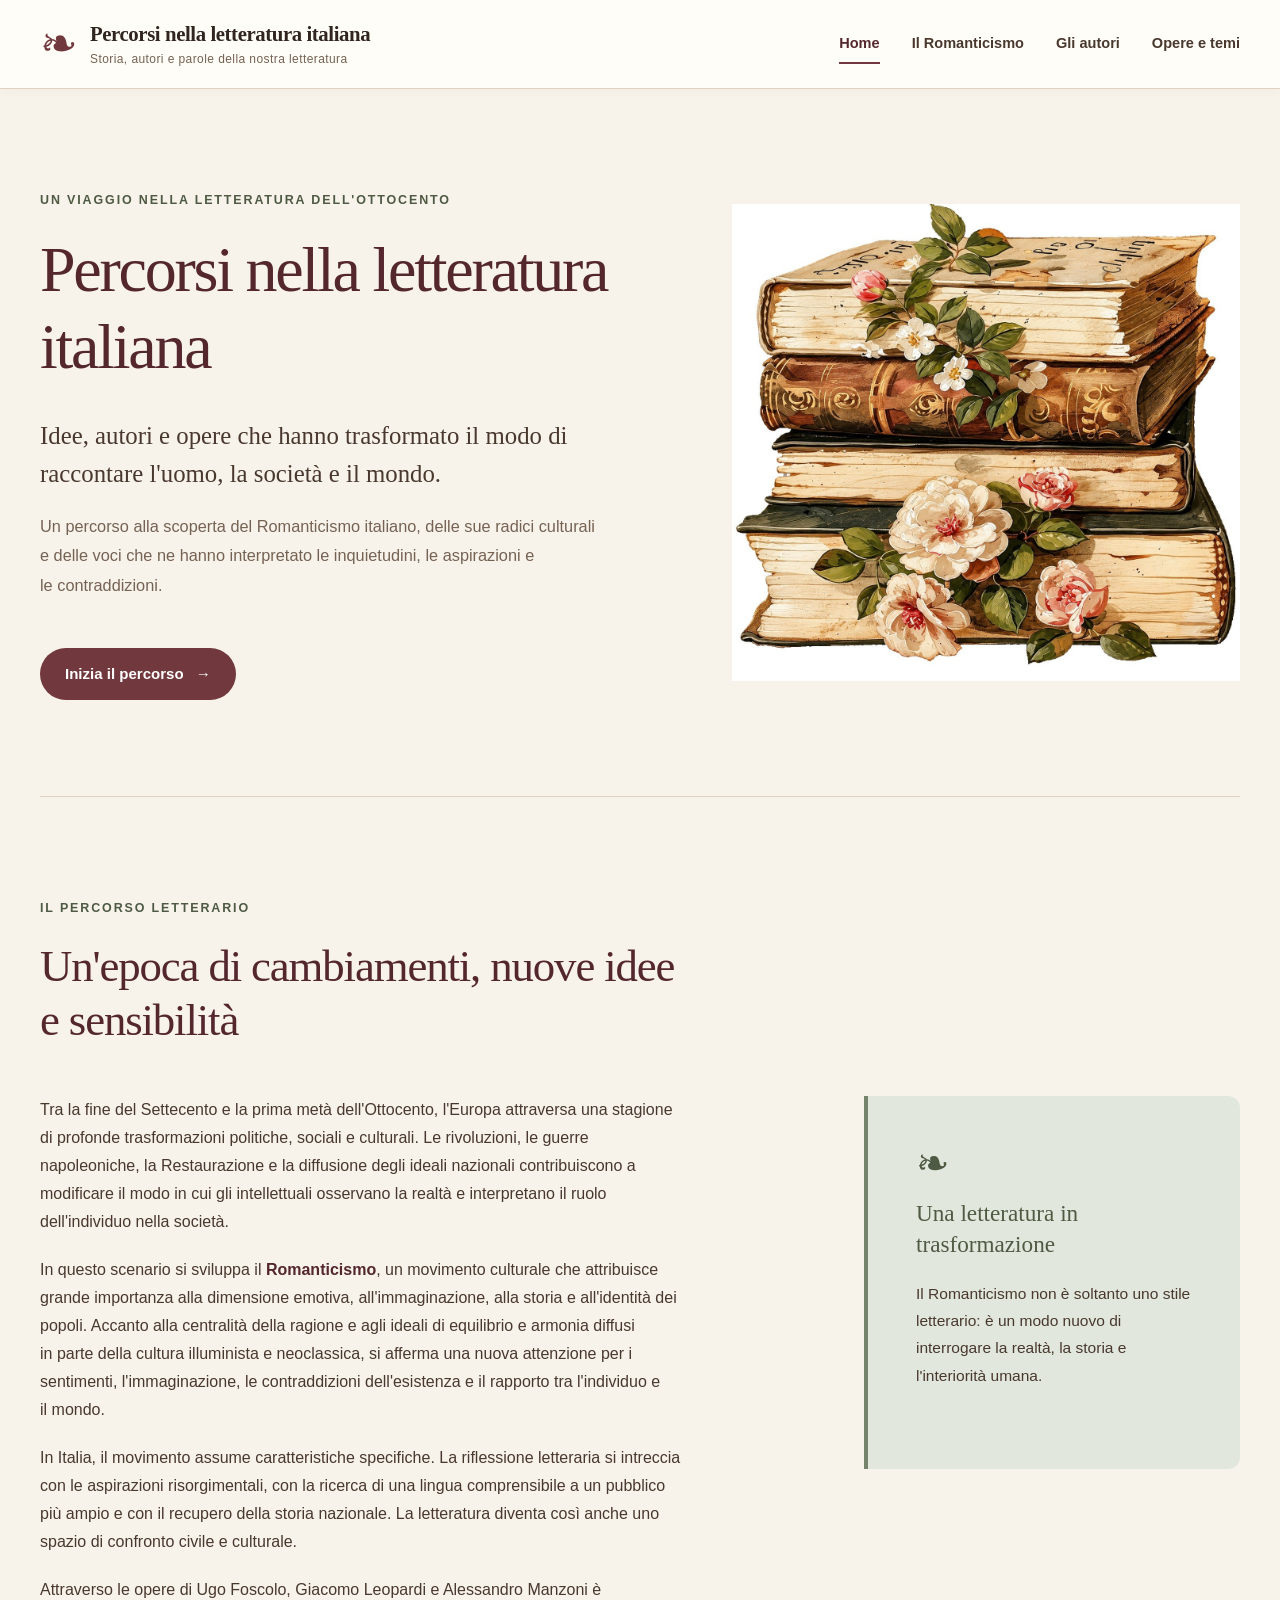
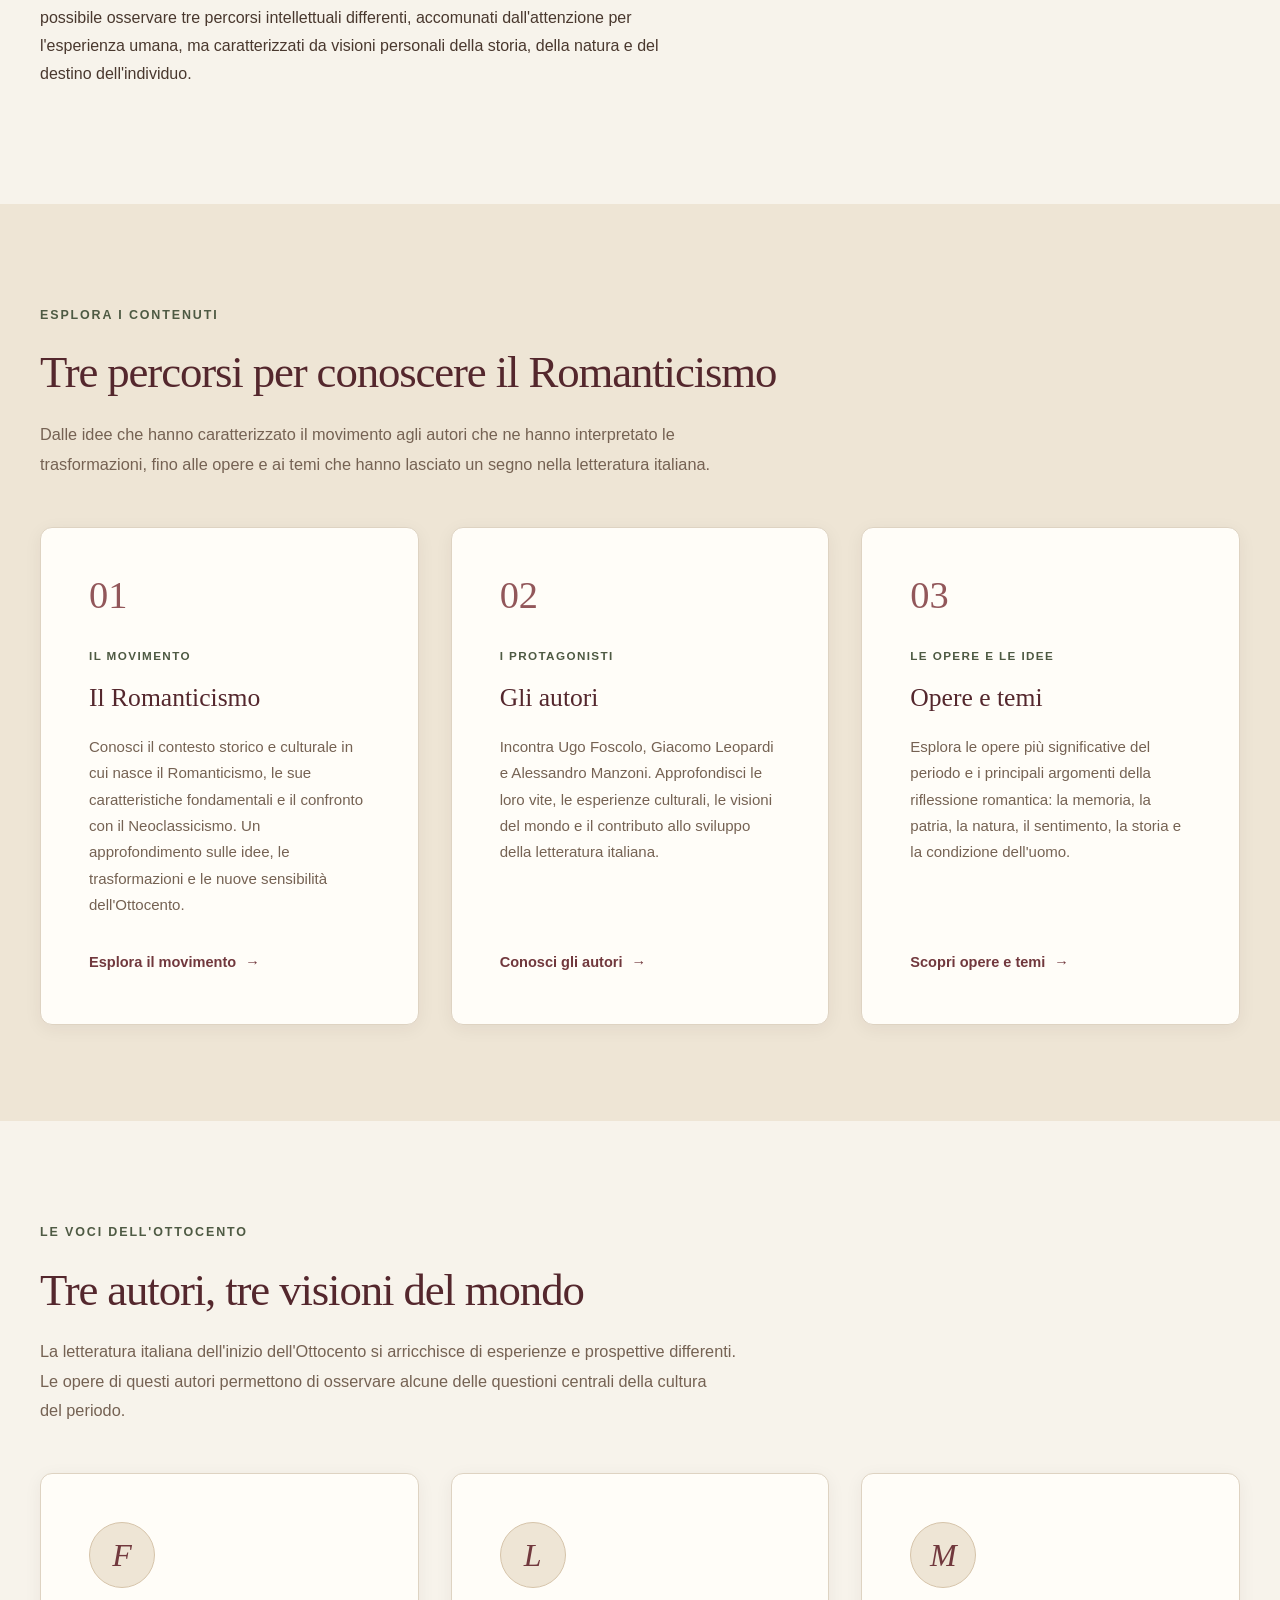
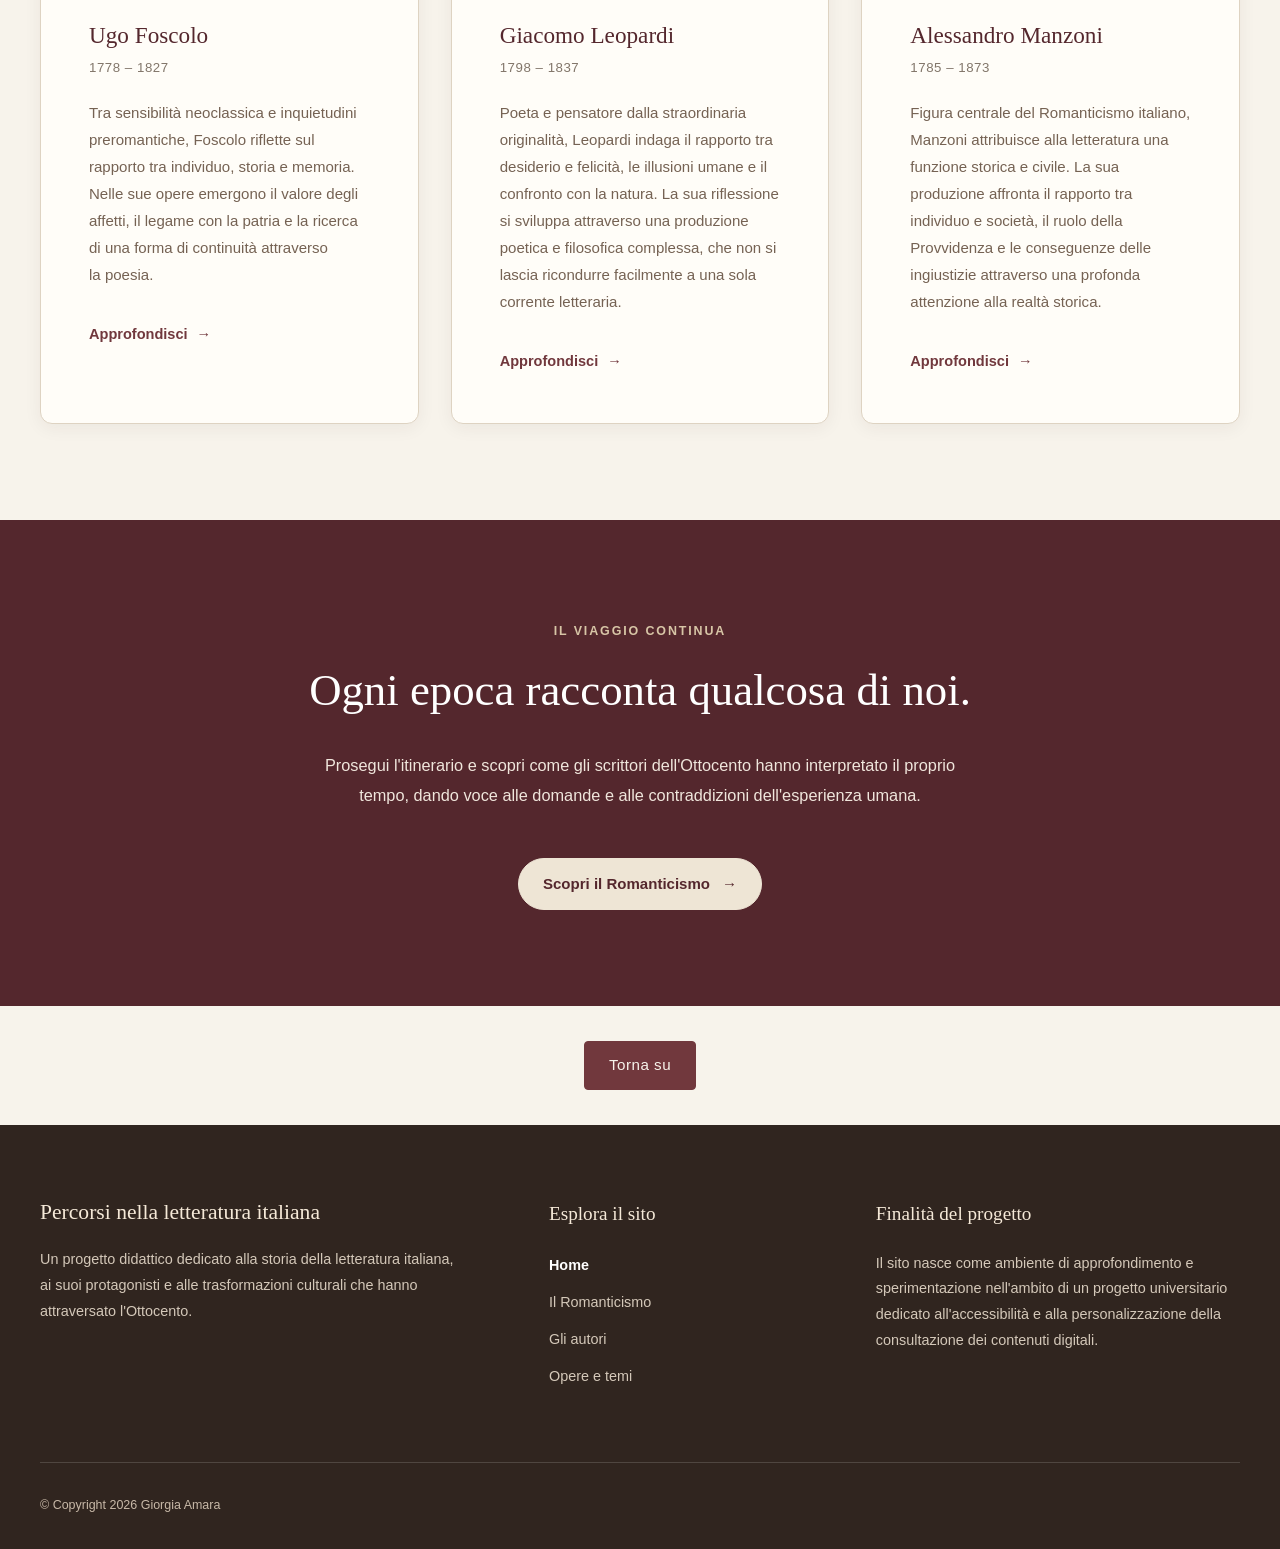
==== commit 37505823: "Update index.html" ====
--- a/index.html
+++ b/index.html
@@ -111,126 +111,8 @@
             </div>
 
             <div class="hero-illustration" aria-hidden="true">
-
-                <!-- Illustrazione decorativa originale in SVG -->
-                <svg
-                    class="literary-illustration"
-                    viewBox="0 0 500 430"
-                    xmlns="http://www.w3.org/2000/svg"
-                    
-                >
-
-                    <defs>
-
-                        <linearGradient id="paper-gradient" x1="0" y1="0" x2="1" y2="1">
-                            <stop offset="0%" stop-color="#f5ead3"/>
-                            <stop offset="100%" stop-color="#d8c6a5"/>
-                        </linearGradient>
-
-                        <linearGradient id="book-gradient" x1="0" y1="0" x2="0" y2="1">
-                            <stop offset="0%" stop-color="#783b3e"/>
-                            <stop offset="100%" stop-color="#49252b"/>
-                        </linearGradient>
-
-                    </defs>
-
-                    <!-- Sfondo -->
-                    <circle cx="265" cy="205" r="165" fill="#e7ddc9"/>
-
-                    <circle cx="265" cy="205" r="145"
-                            fill="none"
-                            stroke="#a88c70"
-                            stroke-width="1.5"
-                            stroke-dasharray="3 7"/>
-
-                    <!-- Sole -->
-                    <circle cx="340" cy="95" r="35" fill="#b68b58" opacity="0.7"/>
-
-                    <!-- Linea del paesaggio -->
-                    <path d="M80 280 Q145 210 210 260 T350 235 T445 270 L445 350 L80 350 Z"
-                          fill="#71806c"
-                          opacity="0.8"/>
-
-                    <path d="M80 305 Q160 260 235 290 T390 270 T445 300 L445 350 L80 350 Z"
-                          fill="#4e5a43"
-                          opacity="0.8"/>
-
-                    <!-- Albero -->
-                    <path d="M125 270 L125 165"
-                          stroke="#604334"
-                          stroke-width="8"
-                          stroke-linecap="round"/>
-
-                    <path d="M125 190 Q90 165 95 135 M125 205 Q155 170 160 145"
-                          fill="none"
-                          stroke="#604334"
-                          stroke-width="5"
-                          stroke-linecap="round"/>
-
-                    <path d="M95 140 Q65 125 78 105 Q95 92 110 120 Q125 95 140 110 Q153 133 125 148 Z"
-                          fill="#77846b"/>
-
-                    <path d="M130 150 Q130 115 160 115 Q180 130 158 155 Z"
-                          fill="#8b997a"/>
-
-                    <!-- Libro aperto -->
-                    <g transform="translate(110 255) rotate(-7)">
-
-                        <path d="M0 15 Q70 -5 140 18 L140 110 Q70 90 0 112 Z"
-                              fill="url(#paper-gradient)"
-                              stroke="#6d5140"
-                              stroke-width="3"/>
-
-                        <path d="M140 18 Q210 -5 280 15 L280 112 Q210 90 140 110 Z"
-                              fill="url(#paper-gradient)"
-                              stroke="#6d5140"
-                              stroke-width="3"/>
-
-                        <path d="M140 18 L140 110"
-                              stroke="#8d7156"
-                              stroke-width="2"/>
-
-                        <!-- Righe della pagina sinistra -->
-                        <g stroke="#a28c70" stroke-width="1.5" opacity="0.8">
-                            <path d="M18 35 Q65 25 120 38"/>
-                            <path d="M18 49 Q65 39 120 52"/>
-                            <path d="M18 63 Q65 53 120 66"/>
-                            <path d="M18 77 Q65 67 120 80"/>
-                            <path d="M18 91 Q65 81 120 94"/>
-                        </g>
-
-                        <!-- Righe della pagina destra -->
-                        <g stroke="#a28c70" stroke-width="1.5" opacity="0.8">
-                            <path d="M160 38 Q210 25 260 35"/>
-                            <path d="M160 52 Q210 39 260 49"/>
-                            <path d="M160 66 Q210 53 260 63"/>
-                            <path d="M160 80 Q210 67 260 77"/>
-                            <path d="M160 94 Q210 81 260 91"/>
-                        </g>
-
-                        <!-- Copertina -->
-                        <path d="M-7 15 Q65 -8 140 15 L140 112 Q65 90 -7 117 Z"
-                              fill="none"
-                              stroke="#604334"
-                              stroke-width="5"/>
-
-                        <path d="M140 15 Q215 -8 287 15 L287 117 Q215 90 140 112 Z"
-                              fill="none"
-                              stroke="#604334"
-                              stroke-width="5"/>
-
-                    </g>
-
-                    <!-- mini decorazione -->
-                    <path d="M365 185 Q385 160 405 185 Q385 205 365 185 Z"
-                          fill="#a47b54"/>
-
-                    <path d="M385 185 Q380 205 365 215"
-                          fill="none"
-                          stroke="#a47b54"
-                          stroke-width="2"/>
-
-                </svg>
+                <img src="img/icon-books.png" alt="icona del sito">
+            
 
             </div>
 
@@ -701,4 +583,4 @@
     </footer>
 
 </body>
-</html>+</html>
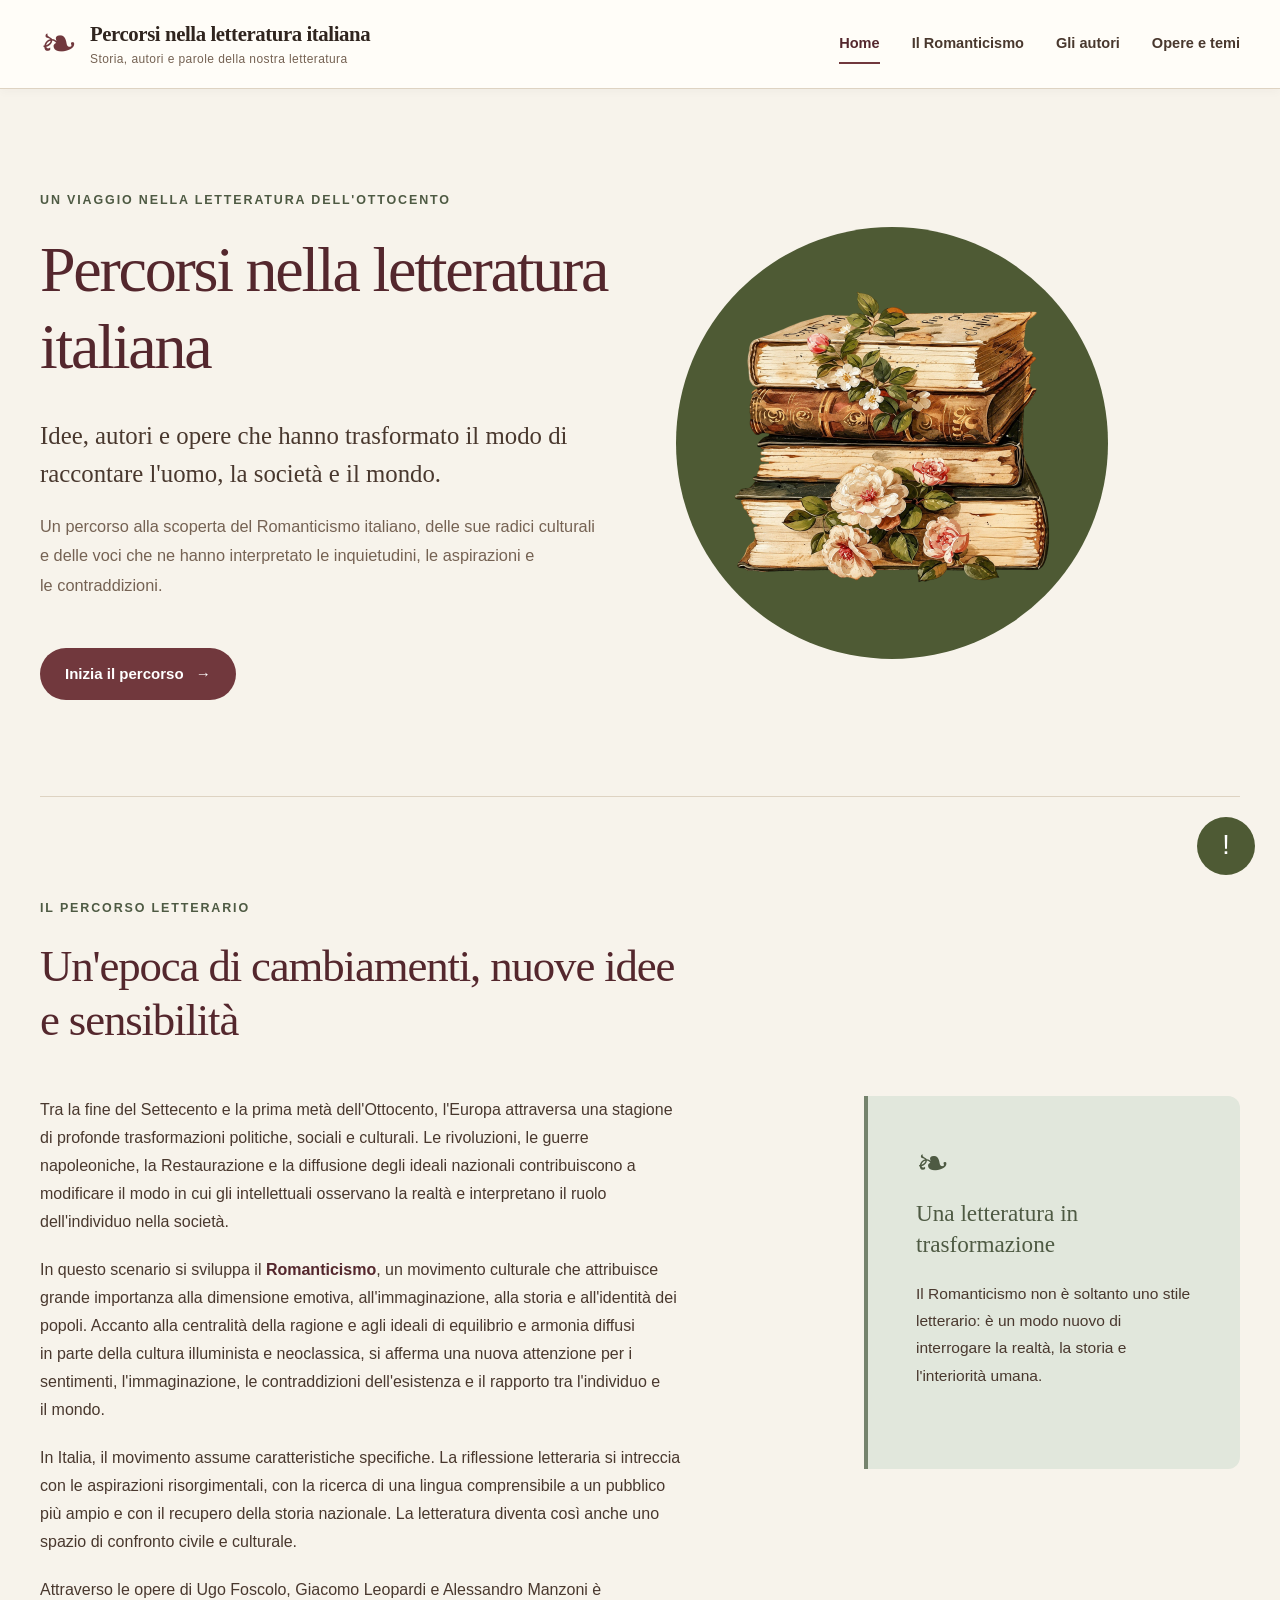
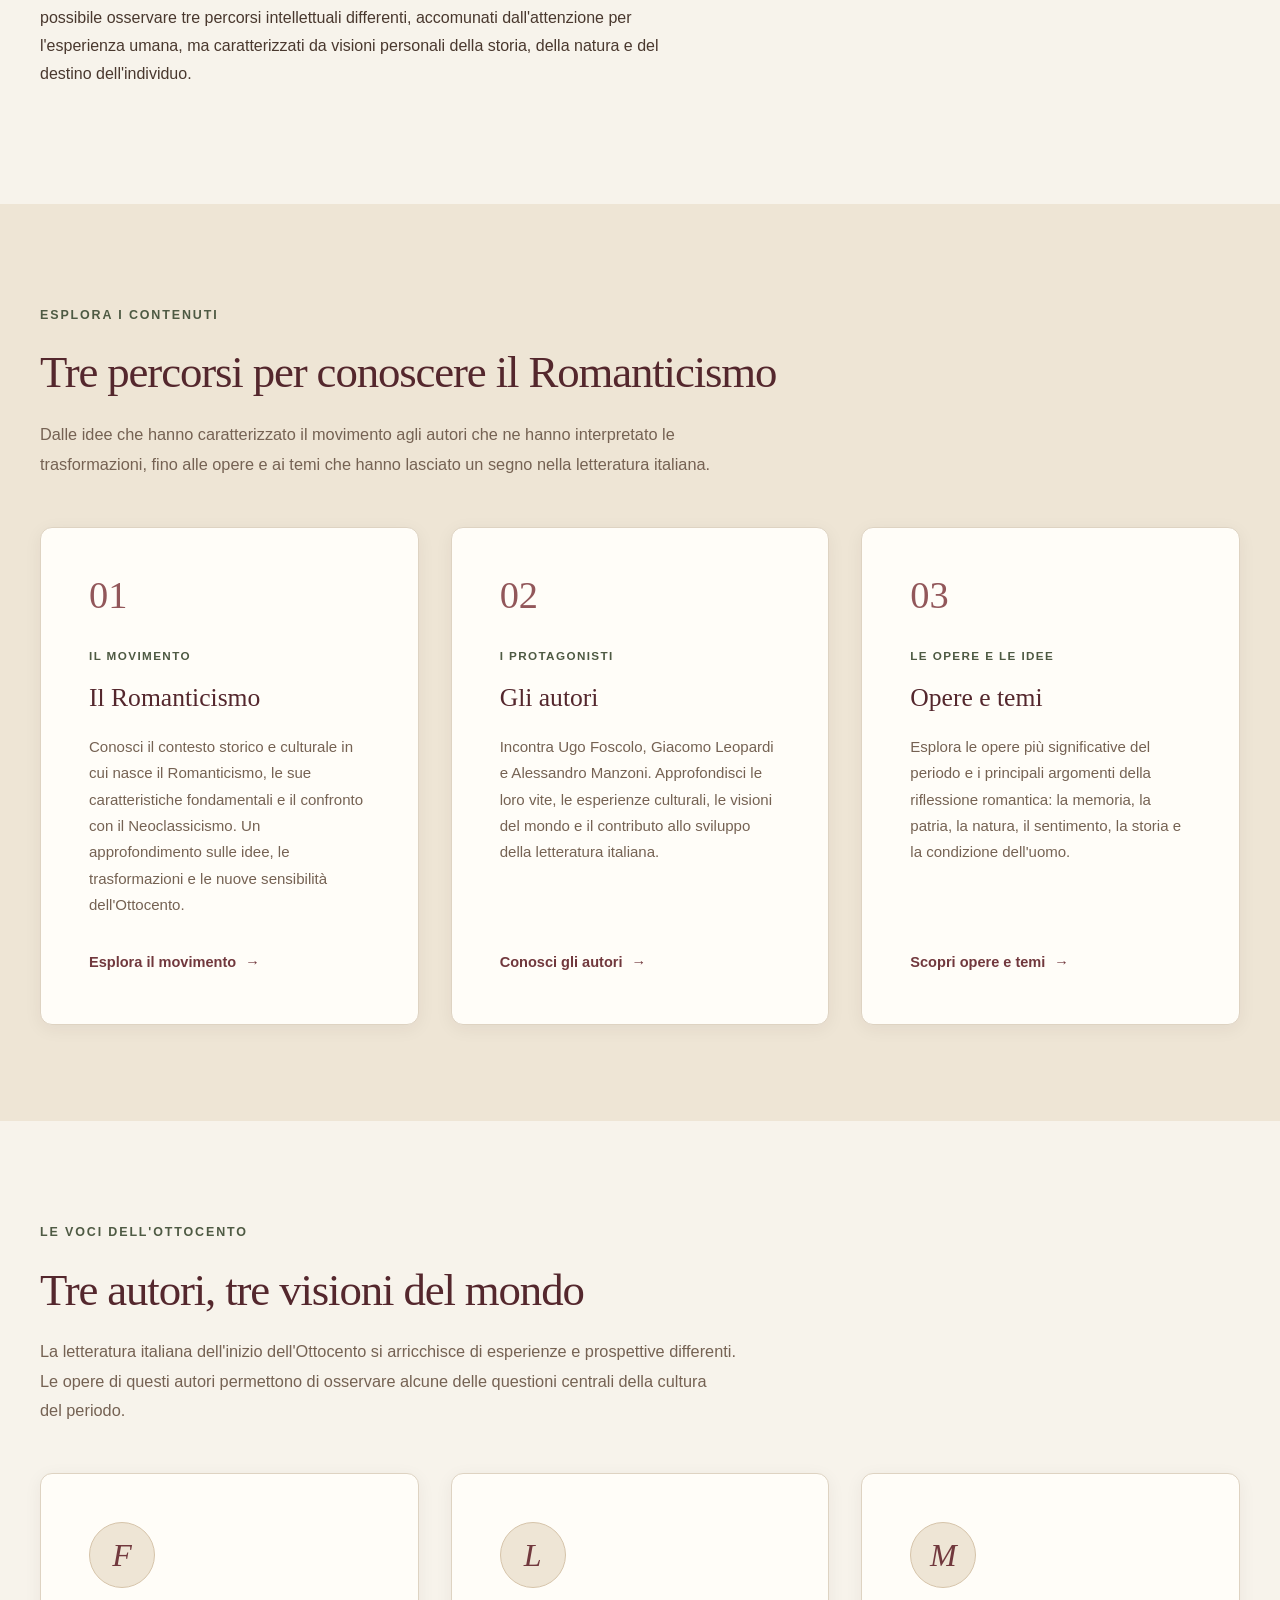
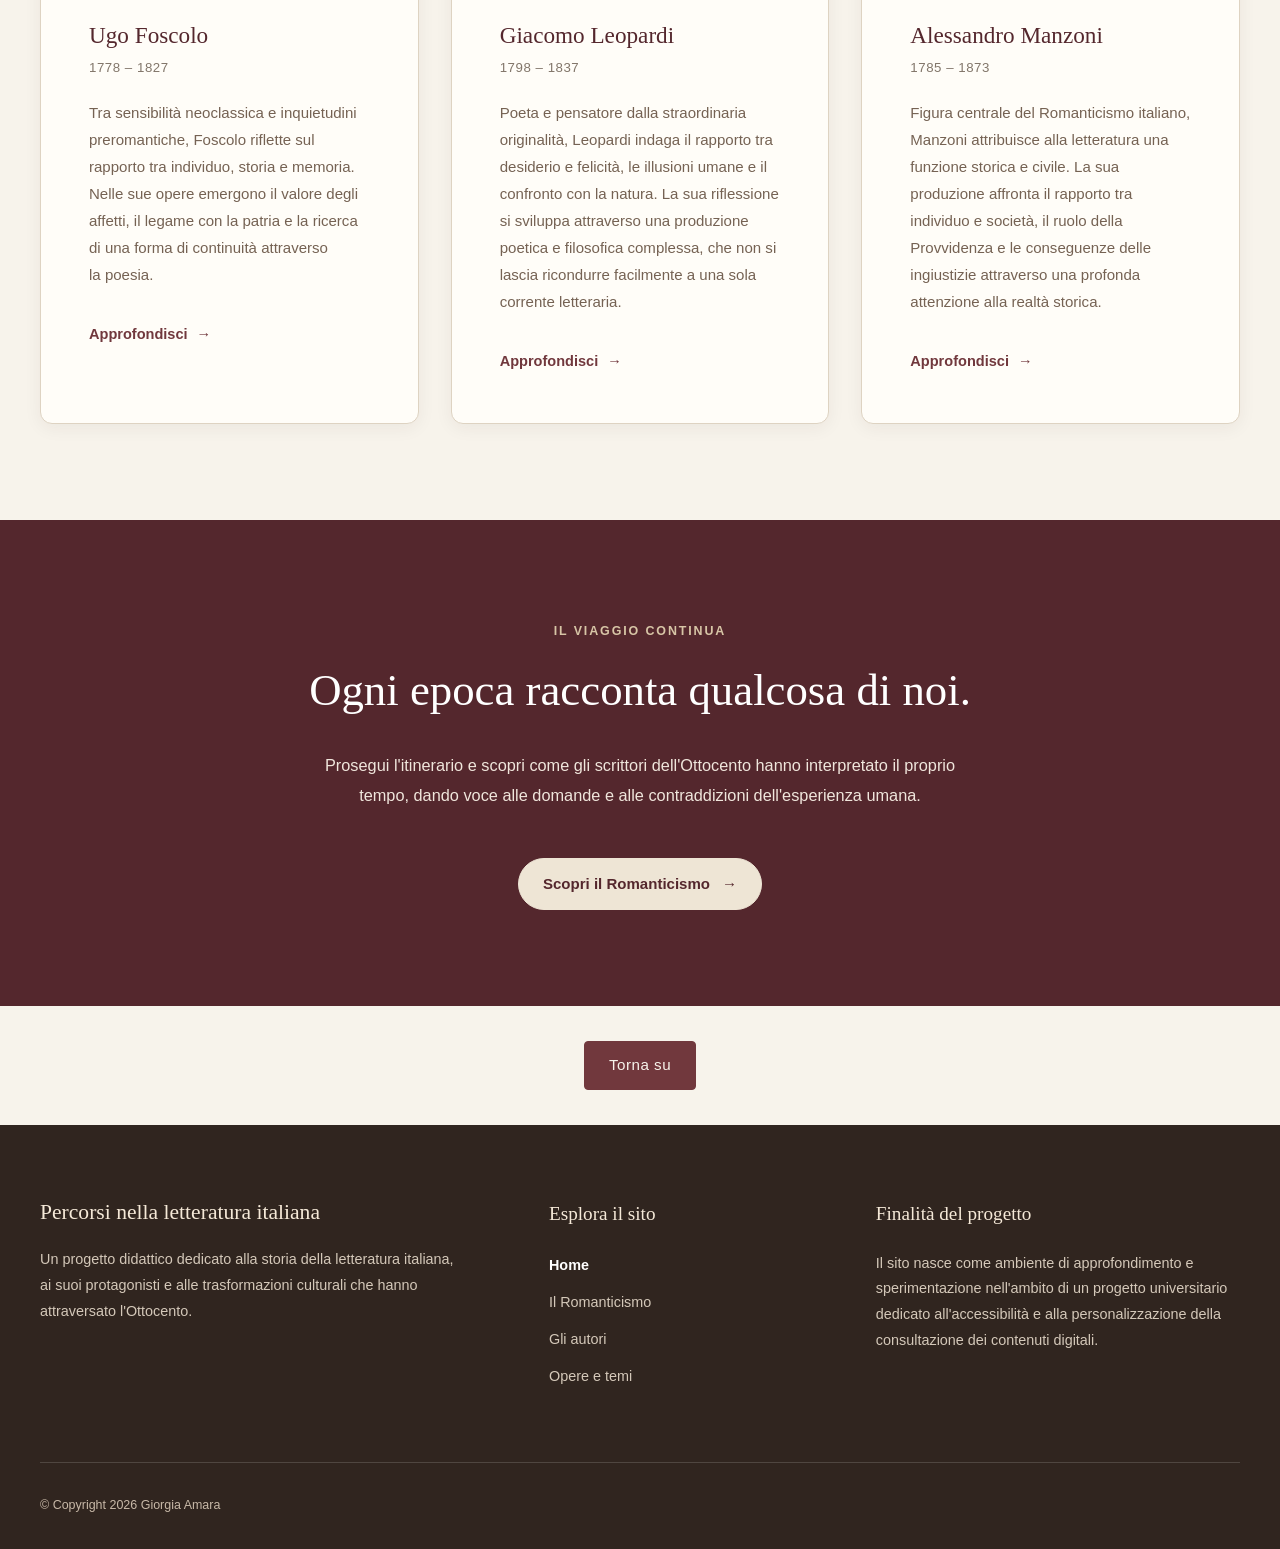
==== commit 02f5682d: "Update print statement from 'Hello' to 'Goodbye'" ====
--- a/index.html
+++ b/index.html
@@ -15,7 +15,10 @@
 
 
     <link rel="stylesheet" href="style.css">
+    <link rel="stylesheet" href="accessibility-layer/accessibility-layer.css">
     <script src="script.js" defer></script>
+    <script src="accessibility-layer/accessibility-layer.js" defer></script>
+
 
 </head>
 
--- a/style.css
+++ b/style.css
@@ -95,14 +95,31 @@
     -webkit-font-smoothing: antialiased;
 }
 
-img,
-svg {
-    max-width: 100%;
-}
-
-img {
-    display: block;
+.hero-illustration {
+    width: 320px;
+    aspect-ratio: 1;
+    position: relative;
+    display: flex;
+    align-items: center;
+    justify-content: center;
+}
+
+.hero-illustration::before {
+    content: "";
+    position: absolute;
+    width: 135%;
+    height: 135%;
+    background-color: #4E5A34;
+    border-radius: 80%;
+    z-index: 0;
+}
+
+.hero-illustration img {
+    width: 100%;
     height: auto;
+    object-fit: contain;
+    position: relative;
+    z-index: 1;
 }
 
 a {
@@ -1645,15 +1662,21 @@
         font-size: 0.97rem;
     }
 
-    .hero-illustration {
-        max-width: 420px;
-        margin-inline: auto;
-    }
-
     .literary-illustration {
         max-width: 100%;
     }
-
+    
+    .hero-illustration { 
+        width: min(55vw, 210px); 
+        margin: 15px auto; 
+        flex-shrink: 0; }
+    
+    .hero-illustration::before {
+        width: 85%;
+        height: 85%;
+    }
+
+    
 
     /* Sezioni */
 
--- a/accessibility-layer/accessibility-layer.css
+++ b/accessibility-layer/accessibility-layer.css
@@ -0,0 +1,805 @@
+
+@font-face {
+    font-family: "Atkinson Hyperlegible";
+    src: url("./fonts/AtkinsonHyperlegible-Regular.woff2") format("woff2");
+    font-weight: 400;
+    font-style: normal;
+    font-display: swap;
+}
+
+#accessibility-button {
+    position: fixed;
+    bottom: 25px;
+    right: 25px;
+    width: 58px;
+    height: 58px;
+
+    border: none;
+    border-radius: 50%;
+
+    background-color: #4E5A34;
+    color: white;
+
+    font-size: 27px;
+    cursor: pointer;
+
+    display: flex;
+    align-items: center;
+    justify-content: center;
+
+    z-index: 9999;
+}
+
+#accessibility-button:hover {
+    background-color: #374126;
+}
+
+#accessibility-button:focus-visible {
+    outline: 3px solid #B58A45;
+    outline-offset: 4px;
+}
+
+#accessibility-panel[aria-hidden="true"] {
+    display: none;
+}
+
+#accessibility-panel[aria-hidden="false"] {
+    display: block;
+}
+#accessibility-panel {
+    position: fixed;
+    right: 25px;
+    top: 20px;
+    bottom: 95px;
+
+    width: 320px;
+    max-width: calc(100vw - 40px);
+    overflow-y: auto;
+
+    padding: 24px;
+    box-sizing: border-box;
+
+    background-color: #F8F5ED;
+    color: #34342E;
+
+    border: 1px solid #D8D0C0;
+    border-radius: 14px;
+
+    box-shadow: 0 4px 18px rgba(0, 0, 0, 0.15);
+
+    z-index: 9998;
+}
+
+/* PULSANTE DI CHIUSURA DEL PANNELLO */
+
+#close-accessibility-panel {
+    position: absolute;
+    top: 12px;
+    right: 14px;
+
+    width: 36px;
+    height: 36px;
+
+    border: none;
+    border-radius: 6px;
+
+    background-color: transparent;
+    color: #34342E;
+
+    font-family: Arial, sans-serif;
+    font-size: 27px;
+    line-height: 1;
+
+    cursor: pointer;
+}
+
+#close-accessibility-panel:hover {
+    background-color: #E8EBDD;
+}
+
+#close-accessibility-panel:focus-visible {
+    outline: 3px solid #B58A45;
+    outline-offset: 2px;
+}
+
+/* INDICE DEI CONTENUTI */
+
+#accessibility-index {
+    margin-top: 20px;
+    padding-top: 15px;
+    border-top: 1px solid #D8D0C0;
+}
+
+#accessibility-index summary {
+    font-size: 18px;
+    font-weight: 600;
+    cursor: pointer;
+    padding: 8px 0;
+    list-style-position: inside;
+}
+
+#accessibility-index summary:hover {
+    text-decoration: underline;
+}
+
+#accessibility-index summary:focus-visible {
+    outline: 2px solid #B58A45;
+    outline-offset: 3px;
+    border-radius: 3px;
+}
+
+#accessibility-index details[open] summary {
+    margin-bottom: 12px;
+}
+
+#accessibility-index ul {
+    list-style: none;
+    padding: 0;
+    margin: 0;
+}
+
+#accessibility-index li {
+    margin-bottom: 9px;
+    font-size: 15px;
+}
+
+#accessibility-index a {
+    color: #4E5A34;
+    text-decoration: none;
+}
+
+#accessibility-index a:hover {
+    text-decoration: underline;
+}
+
+#accessibility-index a:focus-visible {
+    outline: 2px solid #B58A45;
+    outline-offset: 3px;
+}
+
+/* Distinzione visiva tra i livelli dei titoli */
+
+#accessibility-index .accessibility-h2 {
+    padding-left: 12px;
+}
+
+#accessibility-index .accessibility-h3 {
+    padding-left: 24px;
+}
+
+
+/* PERSONALIZZAZIONE DEL TESTO */
+
+#text-settings {
+    margin-top: 22px;
+    padding-top: 18px;
+    border-top: 1px solid #D8D0C0;
+}
+
+#text-settings h3,
+#contrast-settings h3 {
+    margin-top: 0;
+    margin-bottom: 15px;
+    color: #34342E;
+    font-size: 18px;
+    line-height: 1.4;
+}
+
+/* SELEZIONE DEL CARATTERE TIPOGRAFICO E CONTRASTO */
+
+#text-settings label[for="font-selector"],
+#contrast-settings label[for="contrast-selector"] {
+    display: block;
+    margin-bottom: 8px;
+    color: #34342E;
+    font-size: 15px;
+    font-weight: 600;
+}
+
+/* selettore font e contrasto*/
+#font-selector,
+#contrast-selector {
+    display: block;
+    width: 100%;
+    min-height: 44px;
+    padding: 10px 12px;
+    margin-bottom: 18px;
+
+    border: 1px solid #4E5A34;
+    border-radius: 8px;
+
+    background-color: #FFFFFF;
+    color: #34342E;
+
+    font-family: inherit;
+    font-size: 15px;
+
+    cursor: pointer;
+}
+
+#font-selector:hover,
+#contrast-selector:hover {
+    background-color: #F0F2E9;
+}
+
+#font-selector:focus-visible,
+#contrast-selector:focus-visible {
+    outline: 3px solid #B58A45;
+    outline-offset: 3px;
+}
+
+
+/* CONTROLLI PROGRESSIVI DELLA DIMENSIONE DEL TESTO */
+
+#text-controls,
+#line-spacing-controls {
+    display: grid;
+    grid-template-columns: 44px minmax(0, 1fr) 44px;
+    align-items: center;
+    gap: 8px;
+    margin-bottom: 18px;
+}
+
+/* PULSANTI + E - */
+
+#text-controls button,
+#line-spacing-controls button {
+    width: 44px;
+    min-height: 44px;
+    padding: 0;
+
+    border: 1px solid #4E5A34;
+    border-radius: 8px;
+
+    background-color: #4E5A34;
+    color: #FFFFFF;
+
+    font-family: inherit;
+    font-size: 22px;
+    font-weight: 600;
+
+    cursor: pointer;
+    transition: background-color 0.2s ease;
+}
+
+#text-controls button:hover:not(:disabled),
+#line-spacing-controls button:hover:not(:disabled) {
+    background-color: #374126;
+}
+
+
+/* Etichette dei livelli */
+
+#text-size-label,
+#line-spacing-label {
+    display: block;
+    min-width: 0;
+    text-align: center;
+
+    color: #34342E;
+    font-size: 14px;
+    font-weight: 600;
+    line-height: 1.4;
+}
+
+/* Pulsanti disabilitati ai livelli minimo e massimo */
+
+#text-controls button:disabled,
+#line-spacing-controls button:disabled {
+    background-color: #E8EBDD;
+    border-color: #A6AD95;
+    color: #596044;
+    cursor: not-allowed;
+}
+
+/* Focus da tastiera */
+
+#text-controls button:focus-visible,
+#line-spacing-controls button:focus-visible {
+    outline: 3px solid #B58A45;
+    outline-offset: 3px;
+}
+
+/* Pressione */
+
+#text-controls button:active:not(:disabled),
+#line-spacing-controls button:active:not(:disabled) {
+    background-color: #29321D;
+}
+
+
+/* PULSANTE RIPRISTINO IMPOSTAZIONI */
+
+#reset-settings-button {
+    display: block;
+    width: 100%;
+    min-height: 44px;
+
+    margin-top: 16px;
+    padding: 10px 12px;
+
+    border: 1px solid #B58A45;
+    border-radius: 8px;
+
+    background-color: transparent;
+    color: #34342E;
+
+    font-family: inherit;
+    font-size: 14px;
+    font-weight: 600;
+
+    cursor: pointer;
+}
+
+#reset-settings-button:hover {
+    background-color: #F0E9D9;
+}
+
+#reset-settings-button:focus-visible {
+    outline: 3px solid #B58A45;
+    outline-offset: 3px;
+}
+
+
+/* parole del glossario evidenziate */
+.glossary-term {
+    background-color: #f5e6a8;
+    color: #3d3025;
+    border-bottom: 2px dotted #8b5e3c;
+    cursor: pointer;
+    border-radius: 3px;
+    padding: 0 2px;
+}
+
+.glossary-term:focus {
+    outline: 2px solid #8b5e3c;
+    outline-offset: 2px;
+}
+
+.glossary-term:hover {
+    background-color: #ead28a;
+}
+
+
+/* Contenitore del termine e della definizione */
+.glossary-popover-container {
+    position: relative;
+    display: inline;
+}
+
+
+/* Scheda della definizione */
+
+.glossary-definition {
+    position: absolute;
+    bottom: calc(100% + 8px);
+    left: 0;
+    right: auto;
+
+    width: min(250px, 80vw);
+    max-height: 180px;
+    overflow-y: auto;
+
+    padding: 14px;
+
+    background-color: #FFFDF7;
+    color: #34342E;
+
+    border: 1px solid #D8D0C0;
+    border-left: 4px solid #4E5A34;
+    border-radius: 8px;
+
+    box-shadow: 0 3px 12px rgba(0, 0, 0, 0.15);
+
+    font-size: 1em;
+    line-height: 1.5;
+    overflow-wrap: break-word;
+    z-index: 1000;
+}
+
+
+
+/* PULSANTI DEL GLOSSARIO NEL PANNELLO */
+
+#glossary-section > button {
+    display: block;
+    width: 100%;
+    min-height: 44px;
+    padding: 10px 12px;
+    margin-top: 10px;
+
+    border: 1px solid #4E5A34;
+    border-radius: 8px;
+
+    font-family: inherit;
+    font-size: 14px;
+    font-weight: 600;
+
+    cursor: pointer;
+    transition: background-color 0.2s ease;
+}
+
+/* Visualizza glossario: pulsante principale */
+
+#glossary-section > button:first-of-type {
+    background-color: #4E5A34;
+    color: #FFFFFF;
+}
+
+#glossary-section > button:first-of-type:hover {
+    background-color: #374126;
+}
+
+/* Attiva glossario: pulsante secondario */
+
+#glossary-section > button:last-of-type {
+    background-color: transparent;
+    color: #4E5A34;
+}
+
+#glossary-section > button:last-of-type:hover {
+    background-color: #E8EBDD;
+}
+
+/* Stato attivo del glossario */
+
+#glossary-section > button[aria-pressed="true"] {
+    background-color: #E8EBDD;
+    border: 2px solid #4E5A34;
+    color: #374126;
+}
+
+/* Focus da tastiera */
+
+#glossary-section > button:focus-visible {
+    outline: 3px solid #B58A45;
+    outline-offset: 3px;
+}
+
+/* PULSANTE DELLA SPAZIATURA DEL TESTO */
+#text-spacing-button {
+    display: block;
+    width: 100%;
+    min-height: 44px;
+    padding: 10px 12px;
+    border: 1px solid #4E5A34;
+    border-radius: 8px;
+    background-color: #4E5A34;
+    color: #FFFFFF;
+    font-family: inherit;
+    font-size: 14px;
+    font-weight: 600;
+    cursor: pointer;
+    transition: background-color 0.2s ease;
+}
+
+#text-spacing-button:hover {
+    background-color: #374126;
+}
+
+#text-spacing-button:focus-visible {
+    outline: 3px solid #B58A45;
+    outline-offset: 3px;
+}
+
+#text-spacing-button:active {
+    background-color: #29321D;
+}
+
+
+
+/* CONTENITORE DEI RIASSUNTI */
+.summary-accordion {
+    display: block;
+    width: 100%;
+    max-width: 100%;
+    margin: 20px 0;
+    box-sizing: border-box;
+}
+
+/* PULSANTE MOSTRA/NASCONDI RIASSUNTO */
+.summary-accordion .summary-toggle {
+    display: block;
+    width: fit-content;
+    max-width: 100%;
+    min-height: 48px;
+    box-sizing: border-box;
+    padding: 12px 16px;
+    border: 1px solid #4E5A34;
+    border-radius: 8px;
+    background-color: #4E5A34;
+    color: #FFFFFF;
+    font-family: inherit;
+    font-size: 15px;
+    font-weight: 600;
+    text-align: left;
+    white-space: normal;
+    overflow-wrap: break-word;
+    cursor: pointer;
+    transition: background-color 0.2s ease;
+}
+
+.summary-accordion .summary-toggle:hover {
+    background-color: #374126;
+}
+
+.summary-accordion .summary-toggle:focus-visible {
+    outline: 3px solid #B58A45;
+    outline-offset: 3px;
+}
+
+.summary-accordion .summary-toggle[aria-expanded="true"] {
+    background-color: #374126;
+}
+
+/* PULSANTE ATTIVA/DISATTIVA RIASSUNTI NEL PANNELLO */
+#summaries-section > button {
+    display: block;
+    width: 100%;
+    min-height: 44px;
+    padding: 10px 12px;
+    border: 1px solid #4E5A34;
+    border-radius: 8px;
+    background-color: #4E5A34;
+    color: #FFFFFF;
+    font-family: inherit;
+    font-size: 14px;
+    font-weight: 600;
+    text-align: center;
+    cursor: pointer;
+}
+
+#summaries-section > button:hover {
+    background-color: #374126;
+}
+
+#summaries-section > button:focus-visible {
+    outline: 3px solid #B58A45;
+    outline-offset: 3px;
+}
+
+#summaries-section > button[aria-pressed="true"] {
+    background-color: #374126;
+}
+/* PERSONALIZZAZIONE DEL CARATTERE TIPOGRAFICO */
+
+/* Serif */
+.accessibility-content.font-serif,
+.accessibility-content.font-serif p,
+.accessibility-content.font-serif h1,
+.accessibility-content.font-serif h2,
+.accessibility-content.font-serif h3,
+.accessibility-content.font-serif h4,
+.accessibility-content.font-serif li,
+.accessibility-content.font-serif td,
+.accessibility-content.font-serif th,
+.accessibility-content.font-serif blockquote,
+.accessibility-content.font-serif figcaption,
+.accessibility-content.font-serif dt,
+.accessibility-content.font-serif dd,
+.accessibility-content.font-serif .glossary-term,
+.accessibility-content.font-serif .glossary-definition {
+    font-family: Georgia, "Times New Roman", serif;
+}
+
+/* Sans serif */
+.accessibility-content.font-sans-serif,
+.accessibility-content.font-sans-serif p,
+.accessibility-content.font-sans-serif h1,
+.accessibility-content.font-sans-serif h2,
+.accessibility-content.font-sans-serif h3,
+.accessibility-content.font-sans-serif h4,
+.accessibility-content.font-sans-serif li,
+.accessibility-content.font-sans-serif td,
+.accessibility-content.font-sans-serif th,
+.accessibility-content.font-sans-serif blockquote,
+.accessibility-content.font-sans-serif figcaption,
+.accessibility-content.font-sans-serif dt,
+.accessibility-content.font-sans-serif dd,
+.accessibility-content.font-sans-serif .glossary-term,
+.accessibility-content.font-sans-serif .glossary-definition {
+    font-family: Arial, Helvetica, sans-serif;
+}
+
+.accessibility-content.font-atkinson,
+.accessibility-content.font-atkinson p,
+.accessibility-content.font-atkinson h1,
+.accessibility-content.font-atkinson h2,
+.accessibility-content.font-atkinson h3,
+.accessibility-content.font-atkinson h4,
+.accessibility-content.font-atkinson li,
+.accessibility-content.font-atkinson td,
+.accessibility-content.font-atkinson th,
+.accessibility-content.font-atkinson blockquote,
+.accessibility-content.font-atkinson figcaption,
+.accessibility-content.font-atkinson dt,
+.accessibility-content.font-atkinson dd,
+.accessibility-content.font-atkinson .glossary-term,
+.accessibility-content.font-atkinson .glossary-definition {
+    font-family: "Atkinson Hyperlegible", Arial, sans-serif;
+}
+
+/* MODALITÀ DI CONTRASTO */
+
+/* CONTRASTO ELEVATO */
+
+body.accessibility-contrast-high .accessibility-content {
+    background-color: #FFFFFF !important;
+    color: #000000 !important;
+}
+
+body.accessibility-contrast-high .accessibility-content * {
+    color: #000000 !important;
+}
+
+/* Collegamenti */
+body.accessibility-contrast-high .accessibility-content a {
+    color: #0000CC !important;
+    text-decoration: underline !important;
+}
+
+/* Pulsanti e controlli */
+body.accessibility-contrast-high .accessibility-content button,
+body.accessibility-contrast-high .accessibility-content input,
+body.accessibility-contrast-high .accessibility-content select,
+body.accessibility-contrast-high .accessibility-content textarea,
+body.accessibility-contrast-high .accessibility-content [role="button"],
+body.accessibility-contrast-high .accessibility-content [role="link"] {
+    background-color: #FFFFFF !important;
+    color: #000000 !important;
+    border: 2px solid #000000 !important;
+}
+
+/* Tabelle */
+body.accessibility-contrast-high .accessibility-content table,
+body.accessibility-contrast-high .accessibility-content th,
+body.accessibility-contrast-high .accessibility-content td {
+    border-color: #000000 !important;
+}
+
+/* Focus da tastiera */
+body.accessibility-contrast-high .accessibility-content :focus-visible {
+    outline: 3px solid #000000 !important;
+    outline-offset: 3px !important;
+}
+
+
+/* CONTRASTO INVERTITO */
+
+body.accessibility-contrast-inverted .accessibility-content {
+    background-color: #000000 !important;
+    color: #FFFFFF !important;
+}
+
+body.accessibility-contrast-inverted .accessibility-content * {
+    color: #FFFFFF !important;
+}
+
+/* Definizioni del glossario */
+body.accessibility-contrast-inverted
+.accessibility-content .glossary-definition {
+    background-color: #000000 !important;
+    color: #FFFFFF !important;
+    border: 2px solid #FFFFFF !important;
+}
+
+/* Testo contenuto nelle definizioni */
+body.accessibility-contrast-inverted
+.accessibility-content .glossary-definition * {
+    color: #FFFFFF !important;
+}
+
+/* Collegamenti */
+body.accessibility-contrast-inverted .accessibility-content a {
+    color: #FFFF00 !important;
+    text-decoration: underline !important;
+}
+
+/* Pulsanti e controlli */
+body.accessibility-contrast-inverted .accessibility-content button,
+body.accessibility-contrast-inverted .accessibility-content input,
+body.accessibility-contrast-inverted .accessibility-content select,
+body.accessibility-contrast-inverted .accessibility-content textarea,
+body.accessibility-contrast-inverted .accessibility-content [role="button"],
+body.accessibility-contrast-inverted .accessibility-content [role="link"] {
+    background-color: #000000 !important;
+    color: #FFFFFF !important;
+    border: 2px solid #FFFFFF !important;
+}
+
+/* Tabelle */
+body.accessibility-contrast-inverted .accessibility-content table,
+body.accessibility-contrast-inverted .accessibility-content th,
+body.accessibility-contrast-inverted .accessibility-content td {
+    border-color: #FFFFFF !important;
+}
+
+/* Focus da tastiera */
+body.accessibility-contrast-inverted .accessibility-content :focus-visible {
+    outline: 3px solid #FFFF00 !important;
+    outline-offset: 3px !important;
+}
+
+/* CONTRASTO ELEVATO - PANNELLO ACCESSIBILITY LAYER */
+
+body.accessibility-contrast-high #accessibility-panel {
+    background-color: #FFFFFF !important;
+    color: #000000 !important;
+    border: 2px solid #000000 !important;
+}
+
+body.accessibility-contrast-high #accessibility-panel * {
+    color: #000000 !important;
+}
+
+body.accessibility-contrast-high #accessibility-panel button,
+body.accessibility-contrast-high #accessibility-panel select {
+    background-color: #FFFFFF !important;
+    color: #000000 !important;
+    border: 2px solid #000000 !important;
+}
+
+body.accessibility-contrast-high #accessibility-panel :focus-visible {
+    outline: 3px solid #000000 !important;
+    outline-offset: 3px !important;
+}
+
+/* CONTRASTO INVERTITO - PANNELLO ACCESSIBILITY LAYER */
+
+body.accessibility-contrast-inverted #accessibility-panel {
+    background-color: #000000 !important;
+    color: #FFFFFF !important;
+    border: 2px solid #FFFFFF !important;
+}
+
+body.accessibility-contrast-inverted #accessibility-panel * {
+    color: #FFFFFF !important;
+}
+
+body.accessibility-contrast-inverted #accessibility-panel button,
+body.accessibility-contrast-inverted #accessibility-panel select {
+    background-color: #000000 !important;
+    color: #FFFFFF !important;
+    border: 2px solid #FFFFFF !important;
+}
+
+body.accessibility-contrast-inverted #accessibility-panel :focus-visible {
+    outline: 3px solid #FFFF00 !important;
+    outline-offset: 3px !important;
+}
+
+/* HOVER E ACTIVE - CONTRASTO ELEVATO */
+
+body.accessibility-contrast-high #accessibility-panel button:hover:not(:disabled),
+body.accessibility-contrast-high #accessibility-panel select:hover {
+    background-color: #E0E0E0 !important;
+}
+
+body.accessibility-contrast-high #accessibility-panel button:active:not(:disabled) {
+    background-color: #BDBDBD !important;
+}
+
+body.accessibility-contrast-high #accessibility-panel button:disabled {
+    background-color: #D6D6D6 !important;
+    color: #555555 !important;
+    border-color: #555555 !important;
+    cursor: not-allowed;
+}
+
+/* HOVER E ACTIVE - CONTRASTO INVERTITO */
+
+body.accessibility-contrast-inverted #accessibility-panel button:hover:not(:disabled),
+body.accessibility-contrast-inverted #accessibility-panel select:hover {
+    background-color: #333333 !important;
+}
+
+body.accessibility-contrast-inverted #accessibility-panel button:active:not(:disabled) {
+    background-color: #555555 !important;
+}
+
+body.accessibility-contrast-inverted #accessibility-panel button:disabled {
+    background-color: #222222 !important;
+    color: #AAAAAA !important;
+    border-color: #AAAAAA !important;
+    cursor: not-allowed;
+}
